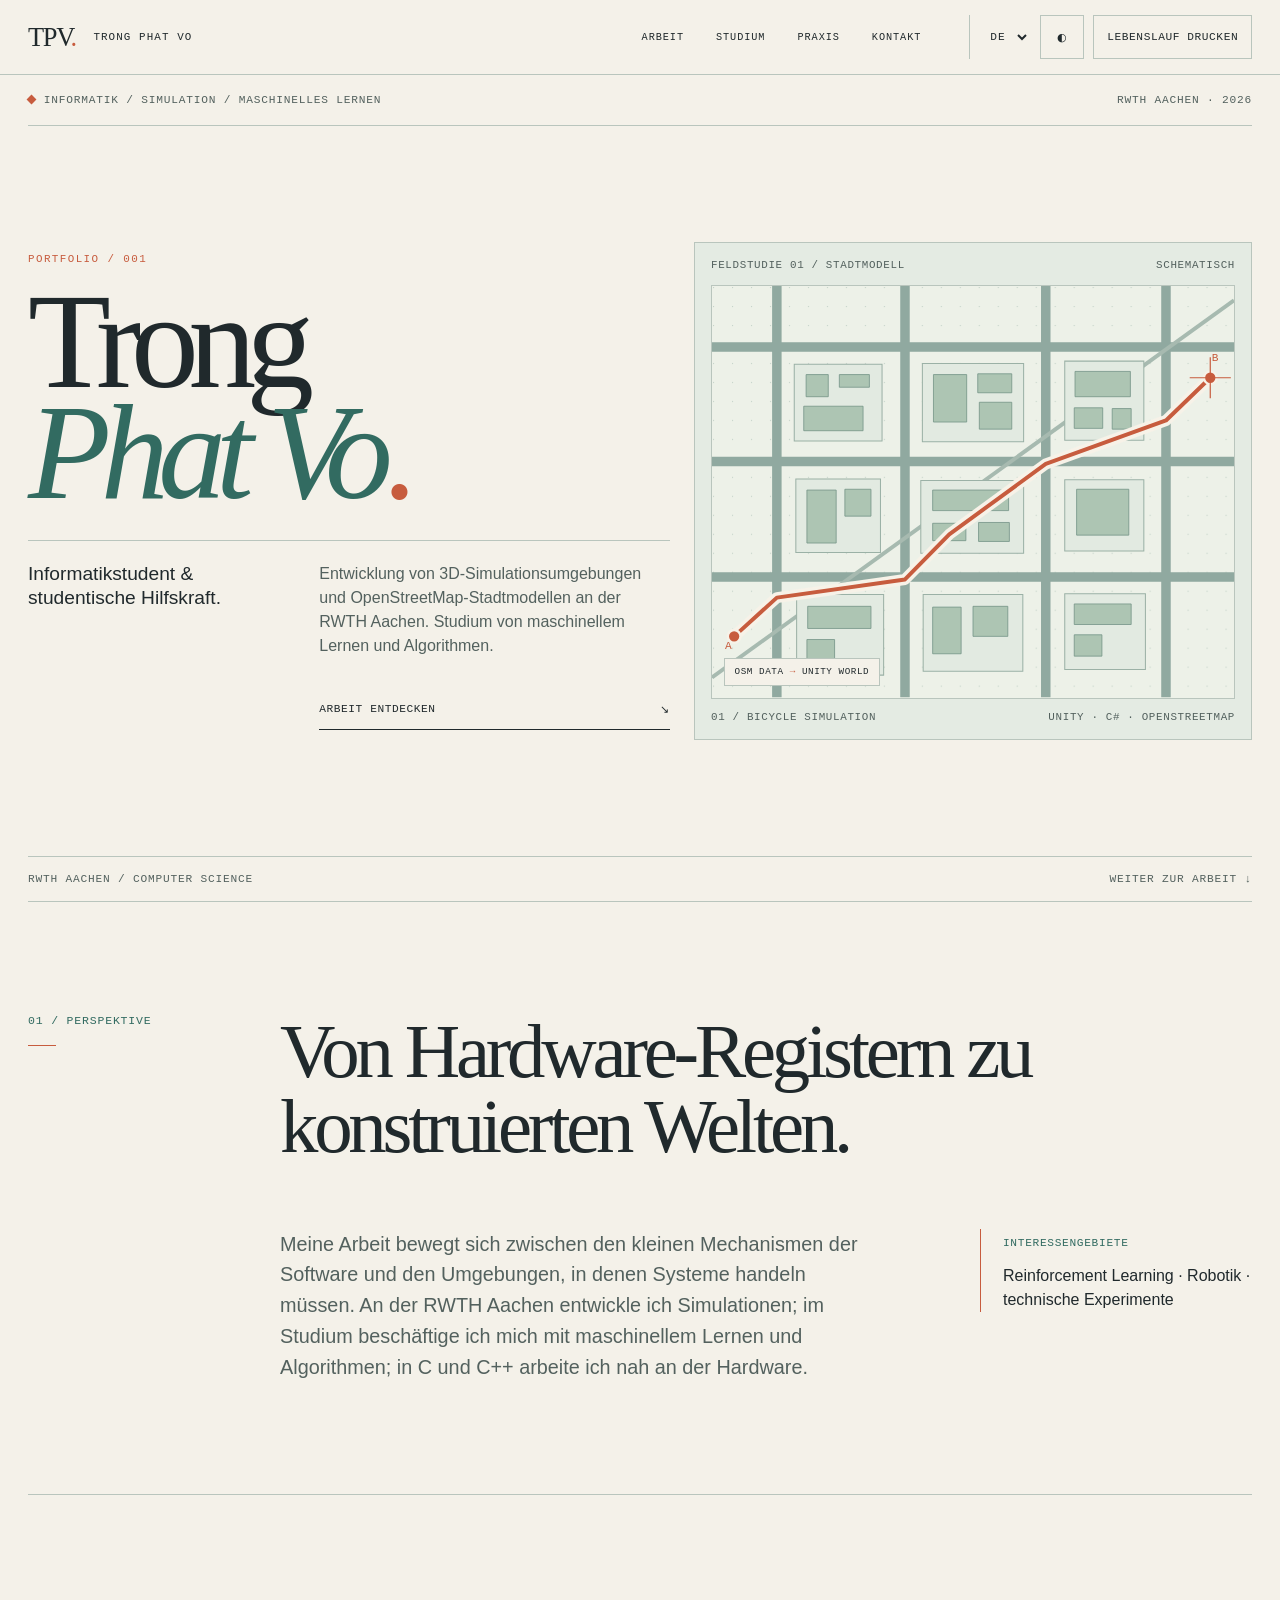
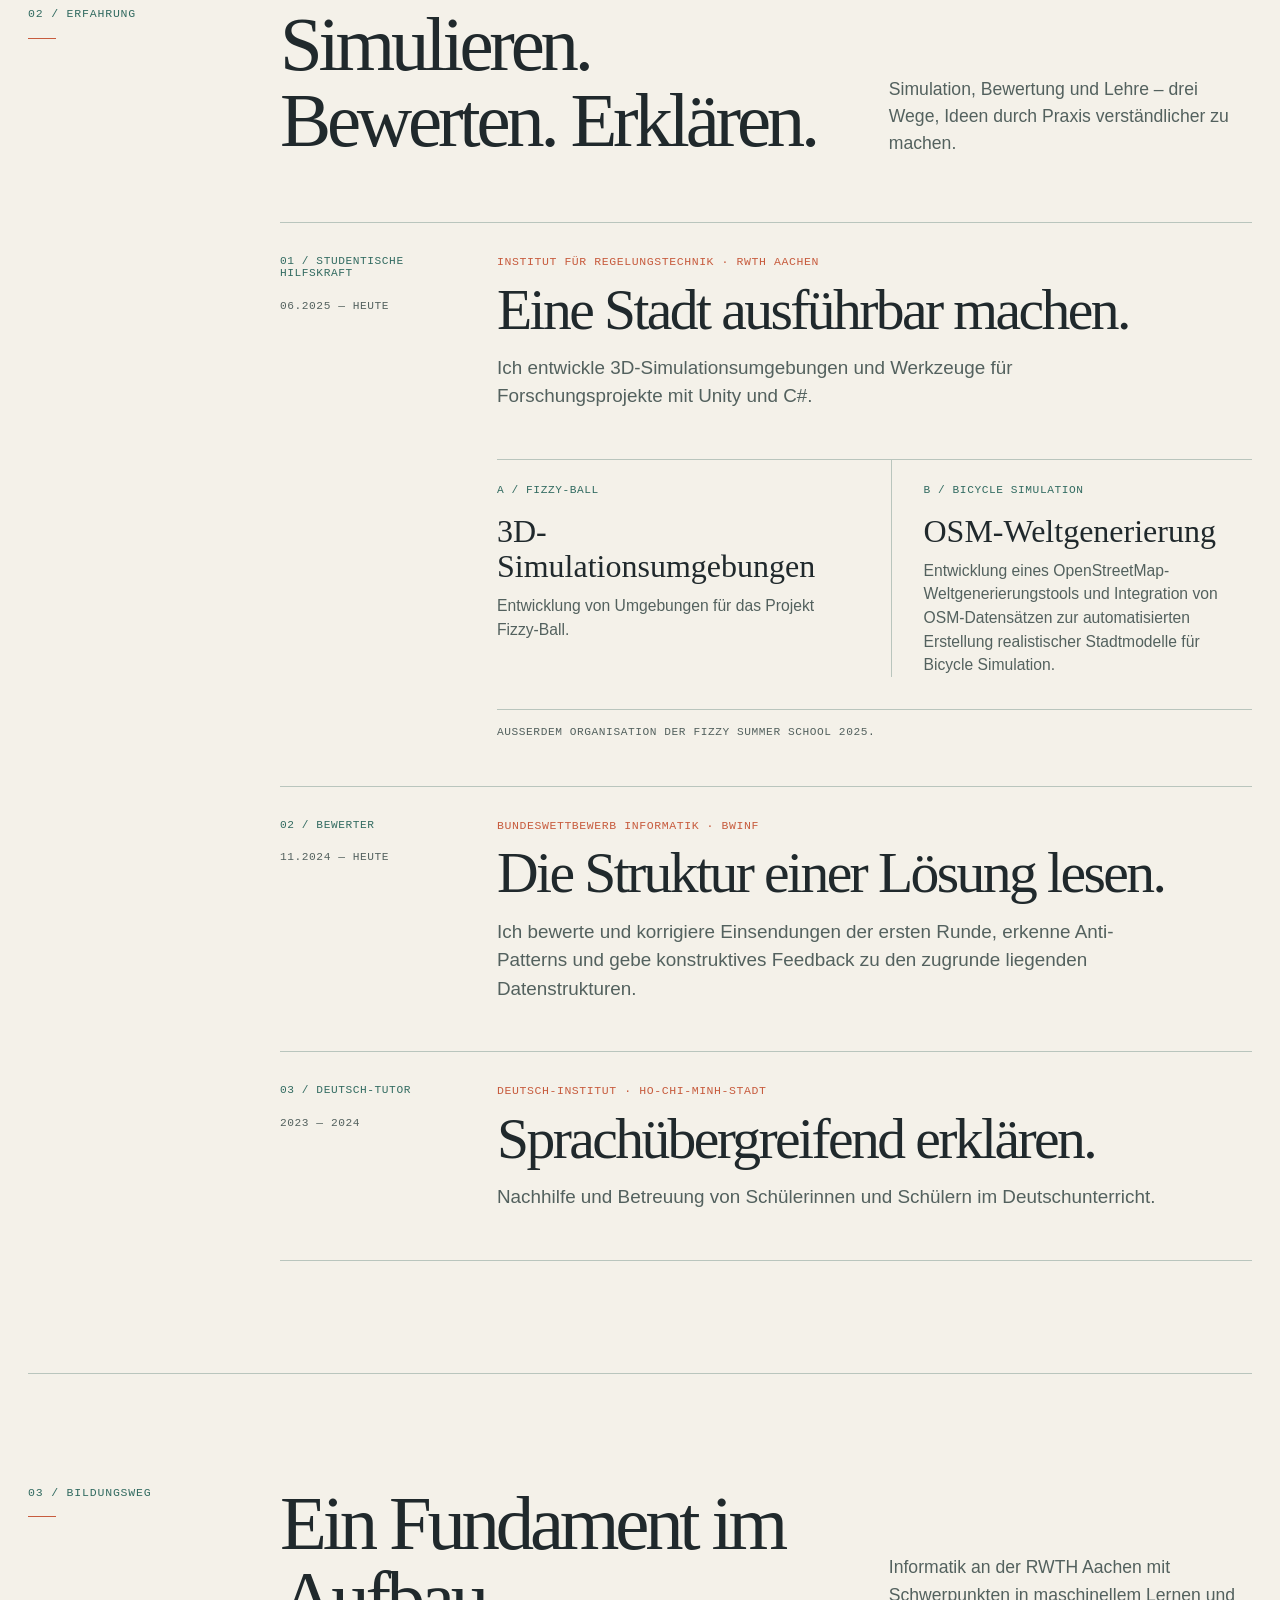
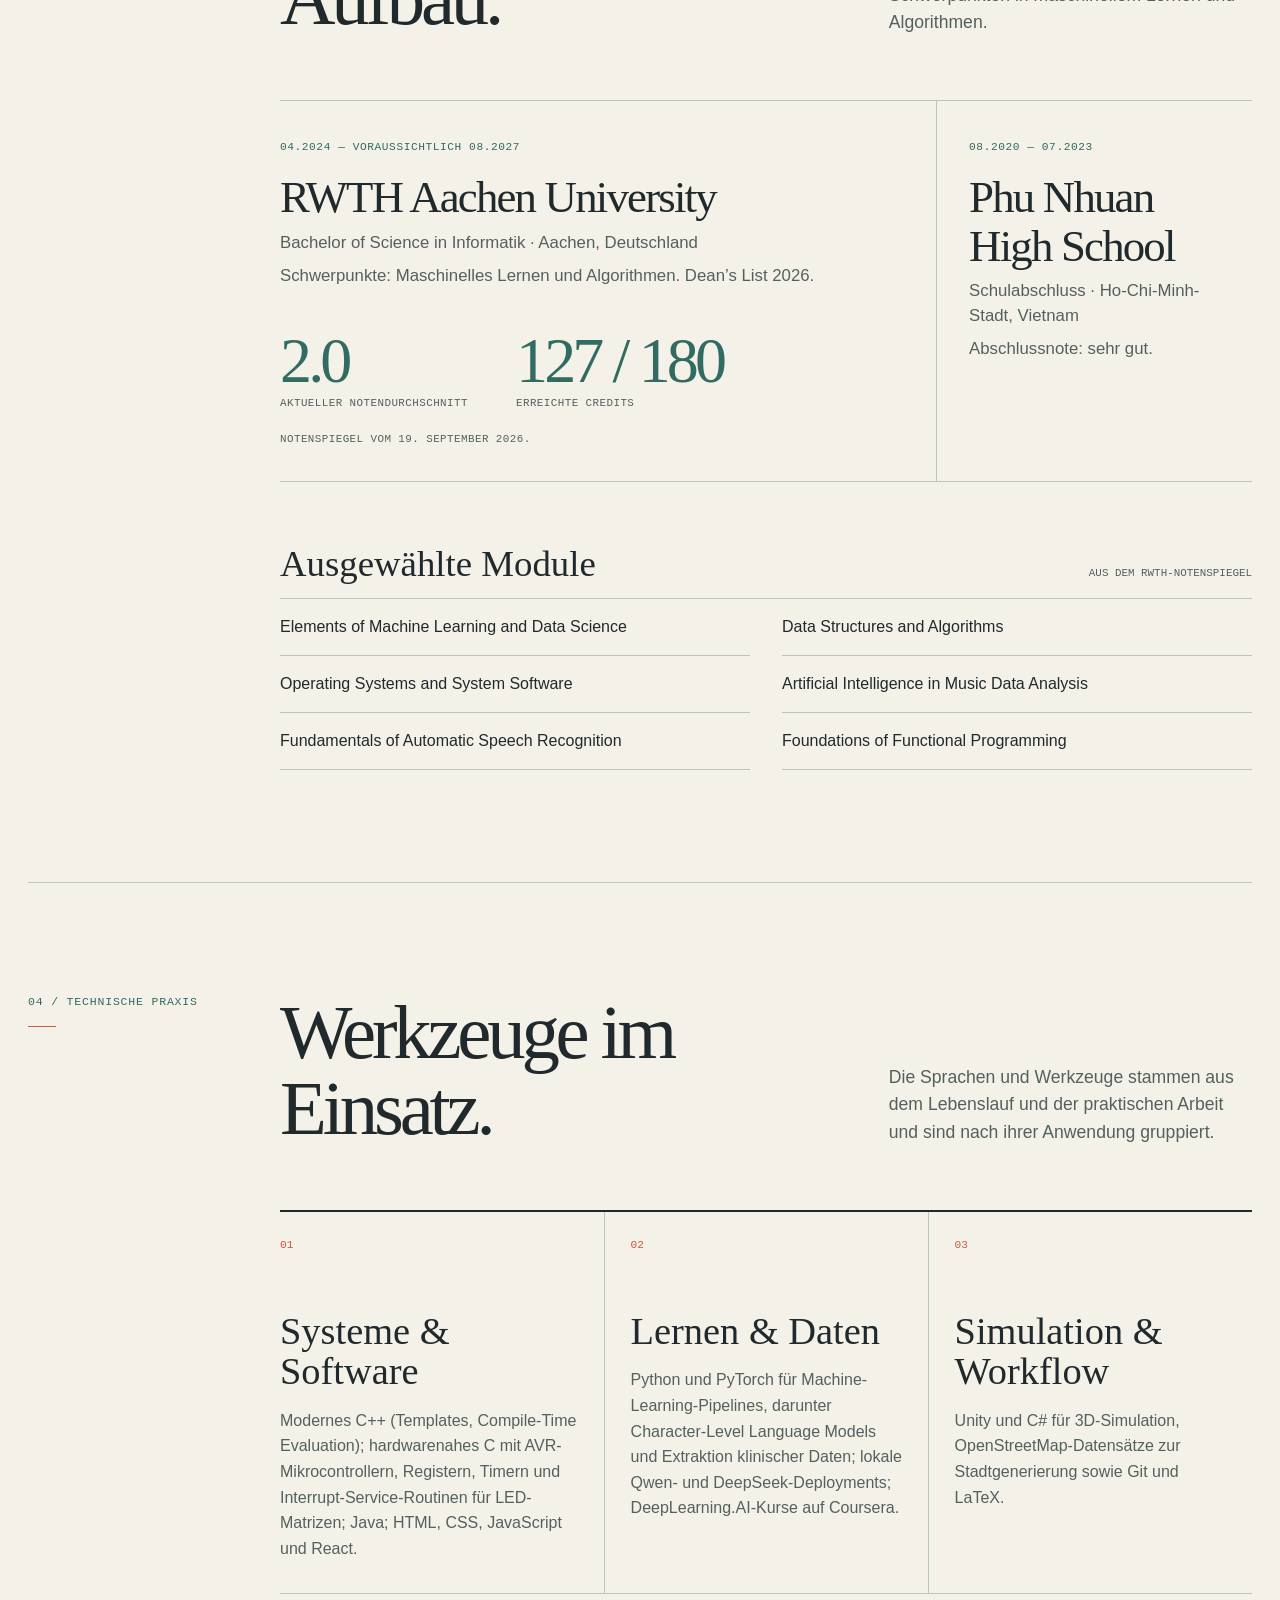
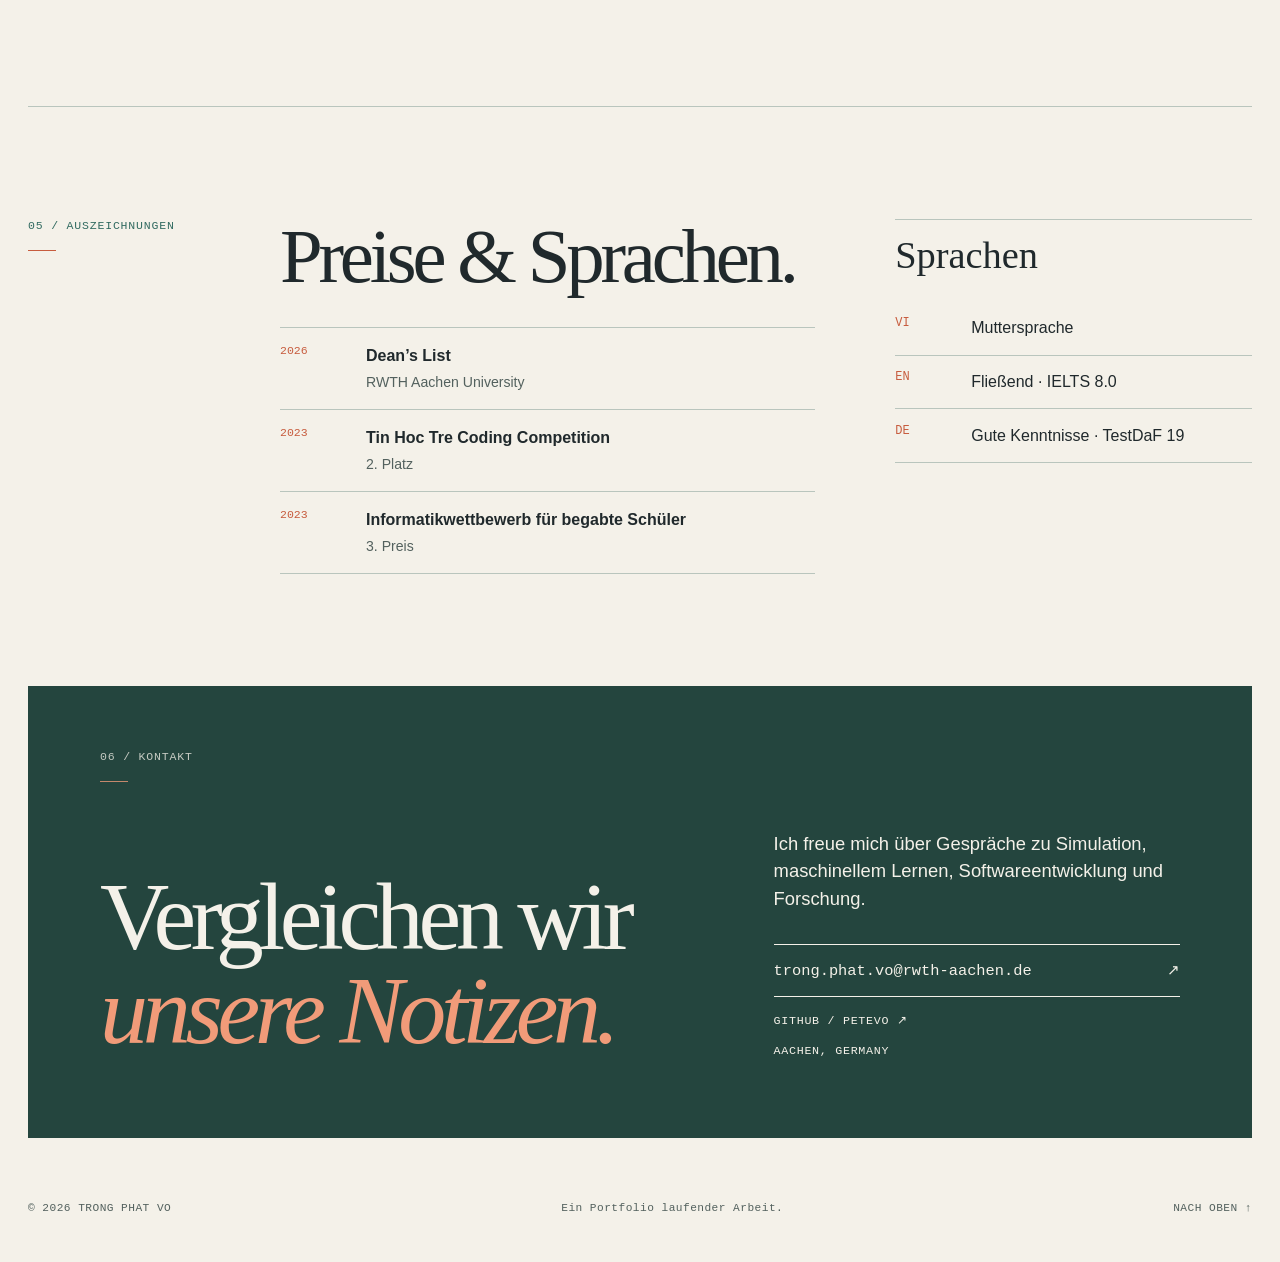
==== de/index.html @ b6830672 "Initial commit of portfolio and CV website" ====
<!doctype html>
<html lang="de" data-theme="light">
<head>
  <meta charset="utf-8">
  <meta name="viewport" content="width=device-width, initial-scale=1">
  <meta name="theme-color" content="#f4f1e9">
  <title>Trong Phat Vo — Informatik, Simulation &amp; Maschinelles Lernen</title>
  <meta name="description" content="Trong Phat Vo studiert Informatik an der RWTH Aachen und arbeitet als studentische Hilfskraft an 3D-Simulation, OpenStreetMap-Stadtmodellen, Algorithmen und maschinellem Lernen.">
  <link rel="canonical" href="https://petevo.github.io/de/">
  <link rel="alternate" hreflang="en" href="https://petevo.github.io/">
  <link rel="alternate" hreflang="de" href="https://petevo.github.io/de/">
  <link rel="alternate" hreflang="vi" href="https://petevo.github.io/vi/">
  <link rel="alternate" hreflang="x-default" href="https://petevo.github.io/">
  <meta property="og:type" content="profile">
  <meta property="og:title" content="Trong Phat Vo — Informatik, Simulation &amp; Maschinelles Lernen">
  <meta property="og:description" content="Trong Phat Vo studiert Informatik an der RWTH Aachen und arbeitet als studentische Hilfskraft an 3D-Simulation, OpenStreetMap-Stadtmodellen, Algorithmen und maschinellem Lernen.">
  <meta property="og:url" content="https://petevo.github.io/de/">
  <meta property="og:image" content="https://petevo.github.io/assets/og-card.png">
  <meta property="og:image:width" content="1200">
  <meta property="og:image:height" content="630">
  <meta property="og:image:alt" content="Trong Phat Vo — computer science, simulation and machine learning">
  <meta name="twitter:card" content="summary_large_image">
  <meta name="twitter:title" content="Trong Phat Vo — Informatik, Simulation &amp; Maschinelles Lernen">
  <meta name="twitter:description" content="Trong Phat Vo studiert Informatik an der RWTH Aachen und arbeitet als studentische Hilfskraft an 3D-Simulation, OpenStreetMap-Stadtmodellen, Algorithmen und maschinellem Lernen.">
  <meta name="twitter:image" content="https://petevo.github.io/assets/og-card.png">
  <link rel="icon" href="../assets/favicon.svg" type="image/svg+xml">
  <link rel="stylesheet" href="../styles.css">
  <script defer src="../site.js"></script>
  <script type="application/ld+json">{"@context":"https://schema.org","@type":"ProfilePage","name":"Trong Phat Vo — Informatik, Simulation & Maschinelles Lernen","url":"https://petevo.github.io/de/","mainEntity":{"@type":"Person","name":"Trong Phat Vo","jobTitle":"Informatikstudent und studentische Hilfskraft","email":"mailto:trong.phat.vo@rwth-aachen.de","url":"https://petevo.github.io/","sameAs":["https://github.com/peteVo"],"worksFor":{"@type":"Organization","name":"RWTH Aachen University"},"affiliation":{"@type":"CollegeOrUniversity","name":"RWTH Aachen University"}}}</script>
</head>
<body>
  <a class="skip-link" href="#main">Zum Inhalt springen</a>
  <header class="header" id="top">
    <div class="header-inner">
      <a class="brand" href="#top" aria-label="Trong Phat Vo"><span class="brand-mark">TPV<span>.</span></span><span class="brand-name">TRONG PHAT VO</span></a>
      <nav class="desktop-nav" aria-label="Hauptnavigation">
        <a href="#work">Arbeit</a><a href="#study">Studium</a><a href="#practice">Praxis</a><a href="#contact">Kontakt</a>
      </nav>
      <div class="header-controls">
        <label class="language-select"><span class="sr-only">Sprache</span><select data-language aria-label="Sprache"><option value="en" >EN</option><option value="de" selected>DE</option><option value="vi" >VI</option></select></label>
        <button class="icon-control theme-control" type="button" data-theme-toggle data-to-dark="Zum dunklen Modus wechseln" data-to-light="Zum hellen Modus wechseln" aria-label="Zum dunklen Modus wechseln"><span aria-hidden="true">◐</span></button>
        <button class="print-control" type="button" data-print aria-label="Lebenslauf drucken">Lebenslauf drucken</button>
        <button class="menu-control" type="button" data-menu-toggle aria-expanded="false" aria-controls="mobile-nav" aria-label="Menü öffnen" data-open-label="Menü öffnen" data-close-label="Menü schließen"><span></span><span></span></button>
      </div>
    </div>
    <nav class="mobile-nav" id="mobile-nav" aria-label="Mobile Navigation" hidden><a href="#work">Arbeit</a><a href="#study">Studium</a><a href="#practice">Praxis</a><a href="#contact">Kontakt</a></nav>
  </header>

  <main id="main">
    <section class="hero section-shell" aria-labelledby="hero-title">
      <div class="hero-top"><span><i class="diamond" aria-hidden="true"></i>INFORMATIK / SIMULATION / MASCHINELLES LERNEN</span><span>RWTH AACHEN · 2026</span></div>
      <div class="hero-layout">
        <div class="identity">
          <p class="serial">PORTFOLIO / 001</p>
          <h1 id="hero-title">Trong<br> <em>Phat Vo</em><span>.</span></h1>
          <div class="identity-bottom">
            <p class="role">Informatikstudent &amp; studentische Hilfskraft.</p>
            <p class="intro">Entwicklung von 3D-Simulationsumgebungen und OpenStreetMap-Stadtmodellen an der RWTH Aachen. Studium von maschinellem Lernen und Algorithmen.</p>
            <a class="cta" href="#work"><span>Arbeit entdecken</span><span aria-hidden="true">↘</span></a>
          </div>
        </div>
        <div class="plate">
          <div class="plate-head"><span>FELDSTUDIE 01 / STADTMODELL</span><span>SCHEMATISCH</span></div>
          <div class="map" role="img" aria-label="Schematisches Stadtmodell mit Straßennetz, Gebäudeblöcken und einer Route; eine Illustration der Bicycle Simulation, kein Projektscreenshot">
            <svg viewBox="0 0 660 520" aria-hidden="true" focusable="false">
              <defs><pattern id="dots" width="24" height="24" patternUnits="userSpaceOnUse"><circle cx="2" cy="2" r=".8" fill="currentColor"/></pattern></defs>
              <rect width="660" height="520" fill="url(#dots)" class="dots"/>
              <g class="roads"><path d="M0 77H660M0 222H660M0 368H660M82 0V520M244 0V520M422 0V520M574 0V520"/><path d="M0 495L660 18" class="diagonal"/></g>
              <g class="blocks"><path d="M104 99h111v97H104zM266 98h128v99H266zM446 95h100v100H446zM106 244h107v93H106zM264 246h130v92H264zM446 245h100v90H446zM107 390h110v102H107zM267 390h126v97H267zM446 389h102v96H446z"/></g>
              <g class="buildings"><path d="M119 112h28v28h-28zM161 112h38v16h-38zM116 152h75v31h-75zM280 112h42v60h-42zM336 111h43v24h-43zM338 147h41v34h-41zM459 108h70v32h-70zM458 154h36v26h-36zM506 155h24v26h-24zM120 258h37v67h-37zM168 257h33v34h-33zM279 258h96v26h-96zM279 300h42v22h-42zM337 299h39v24h-39zM461 257h66v58h-66zM121 405h80v28h-80zM120 447h35v27h-35zM279 406h36v59h-36zM330 405h44v38h-44zM458 402h72v26h-72zM458 441h35v27h-35z"/></g>
              <path class="route-shadow" d="M28 443L82 394 244 371 300 314 422 225 574 170 630 116"/>
              <path class="route" d="M28 443L82 394 244 371 300 314 422 225 574 170 630 116"/>
              <circle class="origin" cx="28" cy="443" r="8"/><circle class="destination" cx="630" cy="116" r="8"/><path class="cross" d="M630 90v52M604 116h52"/>
            </svg>
            <span class="map-key">OSM DATA <span aria-hidden="true">→</span> UNITY WORLD</span>
            <span class="map-marker">A</span><span class="map-marker end">B</span>
          </div>
          <div class="plate-foot"><span>01 / BICYCLE SIMULATION</span><span>UNITY · C# · OPENSTREETMAP</span></div>
        </div>
      </div>
      <div class="hero-bottom"><span>RWTH AACHEN / COMPUTER SCIENCE</span><span>WEITER ZUR ARBEIT ↓</span></div>
    </section>

    <section class="orientation section-shell" id="about" aria-labelledby="about-title">
      <div class="section-index"><span>01 / PERSPEKTIVE</span><i aria-hidden="true"></i></div>
      <div class="orientation-copy"><h2 id="about-title">Von Hardware-Registern zu konstruierten Welten.</h2><div class="orientation-details"><p>Meine Arbeit bewegt sich zwischen den kleinen Mechanismen der Software und den Umgebungen, in denen Systeme handeln müssen. An der RWTH Aachen entwickle ich Simulationen; im Studium beschäftige ich mich mit maschinellem Lernen und Algorithmen; in C und C++ arbeite ich nah an der Hardware.</p><div class="interest-note"><span>INTERESSENGEBIETE</span><p>Reinforcement Learning · Robotik · technische Experimente</p></div></div></div>
    </section>

    <section class="work section-shell" id="work" aria-labelledby="work-title">
      <div class="section-index"><span>02 / ERFAHRUNG</span><i aria-hidden="true"></i></div>
      <div class="section-intro"><h2 id="work-title">Simulieren. Bewerten. Erklären.</h2><p>Simulation, Bewertung und Lehre – drei Wege, Ideen durch Praxis verständlicher zu machen.</p></div>
      <article class="project project-lead">
        <div class="project-rail"><span>01 / STUDENTISCHE HILFSKRAFT</span><span>06.2025 — HEUTE</span></div>
        <div class="project-content"><p class="project-org">Institut für Regelungstechnik · RWTH Aachen</p><h3>Eine Stadt ausführbar machen.</h3><p class="project-summary">Ich entwickle 3D-Simulationsumgebungen und Werkzeuge für Forschungsprojekte mit Unity und C#.</p><div class="project-split"><div><span class="sub-index">A / FIZZY-BALL</span><h4>3D-Simulationsumgebungen</h4><p>Entwicklung von Umgebungen für das Projekt Fizzy-Ball.</p></div><div><span class="sub-index">B / BICYCLE SIMULATION</span><h4>OSM-Weltgenerierung</h4><p>Entwicklung eines OpenStreetMap-Weltgenerierungstools und Integration von OSM-Datensätzen zur automatisierten Erstellung realistischer Stadtmodelle für Bicycle Simulation.</p></div></div><p class="project-footnote">Außerdem Organisation der Fizzy Summer School 2025.</p></div>
      </article>
      <article class="project">
        <div class="project-rail"><span>02 / BEWERTER</span><span>11.2024 — HEUTE</span></div>
        <div class="project-content"><p class="project-org">Bundeswettbewerb Informatik · BWINF</p><h3>Die Struktur einer Lösung lesen.</h3><p class="project-summary">Ich bewerte und korrigiere Einsendungen der ersten Runde, erkenne Anti-Patterns und gebe konstruktives Feedback zu den zugrunde liegenden Datenstrukturen.</p></div>
      </article>
      <article class="project">
        <div class="project-rail"><span>03 / DEUTSCH-TUTOR</span><span>2023 — 2024</span></div>
        <div class="project-content"><p class="project-org">Deutsch-Institut · Ho-Chi-Minh-Stadt</p><h3>Sprachübergreifend erklären.</h3><p class="project-summary">Nachhilfe und Betreuung von Schülerinnen und Schülern im Deutschunterricht.</p></div>
      </article>
    </section>

    <section class="study section-shell" id="study" aria-labelledby="study-title">
      <div class="section-index"><span>03 / BILDUNGSWEG</span><i aria-hidden="true"></i></div>
      <div class="section-intro"><h2 id="study-title">Ein Fundament im Aufbau.</h2><p>Informatik an der RWTH Aachen mit Schwerpunkten in maschinellem Lernen und Algorithmen.</p></div>
      <div class="study-layout"><div class="study-primary"><span class="study-date">04.2024 — VORAUSSICHTLICH 08.2027</span><h3>RWTH Aachen University</h3><p>Bachelor of Science in Informatik · Aachen, Deutschland</p><p>Schwerpunkte: Maschinelles Lernen und Algorithmen. Dean’s List 2026.</p><div class="study-metrics"><div><strong>2.0</strong><span>AKTUELLER NOTENDURCHSCHNITT</span></div><div><strong>127 / 180</strong><span>ERREICHTE CREDITS</span></div></div><small>Notenspiegel vom 19. September 2026.</small></div><div class="study-secondary"><span class="study-date">08.2020 — 07.2023</span><h3>Phu Nhuan High School</h3><p>Schulabschluss · Ho-Chi-Minh-Stadt, Vietnam</p><p>Abschlussnote: sehr gut.</p></div></div>
      <div class="coursework"><div class="coursework-head"><h3>Ausgewählte Module</h3><span>AUS DEM RWTH-NOTENSPIEGEL</span></div><ul><li>Elements of Machine Learning and Data Science</li><li>Data Structures and Algorithms</li><li>Operating Systems and System Software</li><li>Artificial Intelligence in Music Data Analysis</li><li>Fundamentals of Automatic Speech Recognition</li><li>Foundations of Functional Programming</li></ul></div>
    </section>

    <section class="practice section-shell" id="practice" aria-labelledby="practice-title"><div class="section-index"><span>04 / TECHNISCHE PRAXIS</span><i aria-hidden="true"></i></div><div class="section-intro"><h2 id="practice-title">Werkzeuge im Einsatz.</h2><p>Die Sprachen und Werkzeuge stammen aus dem Lebenslauf und der praktischen Arbeit und sind nach ihrer Anwendung gruppiert.</p></div><div class="practice-table"><div><span class="practice-num">01</span><h3>Systeme &amp; Software</h3><p>Modernes C++ (Templates, Compile-Time Evaluation); hardwarenahes C mit AVR-Mikrocontrollern, Registern, Timern und Interrupt-Service-Routinen für LED-Matrizen; Java; HTML, CSS, JavaScript und React.</p></div><div><span class="practice-num">02</span><h3>Lernen &amp; Daten</h3><p>Python und PyTorch für Machine-Learning-Pipelines, darunter Character-Level Language Models und Extraktion klinischer Daten; lokale Qwen- und DeepSeek-Deployments; DeepLearning.AI-Kurse auf Coursera.</p></div><div><span class="practice-num">03</span><h3>Simulation &amp; Workflow</h3><p>Unity und C# für 3D-Simulation, OpenStreetMap-Datensätze zur Stadtgenerierung sowie Git und LaTeX.</p></div></div></section>

    <section class="recognition section-shell" aria-labelledby="recognition-title"><div class="section-index"><span>05 / AUSZEICHNUNGEN</span><i aria-hidden="true"></i></div><div class="recognition-layout"><div><h2 id="recognition-title">Preise &amp; Sprachen.</h2><ol class="award-list"><li><span>2026</span><div><strong>Dean’s List</strong><small>RWTH Aachen University</small></div></li><li><span>2023</span><div><strong>Tin Hoc Tre Coding Competition</strong><small>2. Platz</small></div></li><li><span>2023</span><div><strong>Informatikwettbewerb für begabte Schüler</strong><small>3. Preis</small></div></li></ol></div><div class="spoken"><h3>Sprachen</h3><dl><div><dt>VI</dt><dd>Muttersprache</dd></div><div><dt>EN</dt><dd>Fließend · IELTS 8.0</dd></div><div><dt>DE</dt><dd>Gute Kenntnisse · TestDaF 19</dd></div></dl></div></div></section>

    <section class="contact section-shell" id="contact" aria-labelledby="contact-title"><div class="section-index"><span>06 / KONTAKT</span><i aria-hidden="true"></i></div><div class="contact-layout"><h2 id="contact-title">Vergleichen wir<br><em>unsere Notizen.</em></h2><div><p>Ich freue mich über Gespräche zu Simulation, maschinellem Lernen, Softwareentwicklung und Forschung.</p><a class="contact-email" href="mailto:trong.phat.vo@rwth-aachen.de">trong.phat.vo@rwth-aachen.de <span aria-hidden="true">↗</span></a><a class="contact-github" href="https://github.com/peteVo" target="_blank" rel="noopener noreferrer">GITHUB / PETEVO ↗</a><span class="contact-place">AACHEN, GERMANY</span></div></div></section>
  </main>

  <footer class="footer section-shell"><span>© <span data-year>2026</span> TRONG PHAT VO</span><span>Ein Portfolio laufender Arbeit.</span><a href="#top">NACH OBEN ↑</a></footer>
</body>
</html>
---- styles.css ----
:root{--paper:#f4f1e9;--ink:#20292c;--muted:#53615e;--rule:#b9c5bd;--green:#326b61;--oxide:#c75c3e;--field:#e4ebe3;--mono:Consolas,'Courier New',monospace;--sans:'Segoe UI',Arial,sans-serif;--display:Georgia,'Times New Roman',serif}
*{box-sizing:border-box}html{scroll-behavior:smooth}body{margin:0;background:var(--paper);color:var(--ink);font-family:var(--sans)}a{color:inherit;text-decoration:none}button{font:inherit;color:inherit;cursor:pointer}.header{height:74px;border-bottom:1px solid var(--rule);display:flex;align-items:center;padding:0 max(28px,calc((100vw - 1320px)/2));gap:4rem}.brand{display:flex;gap:1.1rem;align-items:center;white-space:nowrap}.brand b{font:500 1.65rem var(--display);letter-spacing:-.05em}.brand b span{color:var(--oxide)}.brand small{font:500 .61rem var(--mono);letter-spacing:.12em}.header nav{display:flex;gap:2rem;margin-left:auto}.header nav a,.controls{font:500 .64rem var(--mono);letter-spacing:.09em;text-transform:uppercase}.header nav a:hover{color:var(--oxide)}.controls{display:flex;align-items:center;gap:1rem}.controls button{border:1px solid var(--rule);background:transparent;width:38px;height:38px}.controls .menu{display:none}.hero{width:min(1320px,calc(100% - 56px));margin:auto;min-height:calc(100svh - 74px);display:flex;flex-direction:column}.hero-top,.hero-bottom{display:flex;justify-content:space-between;gap:1rem;align-items:center;font:500 .62rem var(--mono);letter-spacing:.07em;color:var(--muted)}.hero-top{padding:1.2rem 0;border-bottom:1px solid var(--rule)}.diamond{display:inline-block;width:7px;height:7px;background:var(--oxide);transform:rotate(45deg);margin-right:.55rem}.hero-layout{display:grid;grid-template-columns:minmax(0,1.07fr) minmax(0,.93fr);gap:1.5rem;align-items:center;flex:1;padding:2.2rem 0}.identity{min-width:0;align-self:stretch;display:flex;flex-direction:column;justify-content:center}.serial{font:500 .63rem var(--mono);letter-spacing:.13em;color:var(--oxide);margin:0 0 1.3rem}.identity h1{font:400 clamp(5.5rem,10.6vw,10.2rem)/.82 var(--display);letter-spacing:-.075em;margin:0;white-space:nowrap}.identity h1 em{font-weight:400;font-style:italic;color:var(--green)}.identity h1 span{color:var(--oxide)}.identity-bottom{display:grid;grid-template-columns:.85fr 1.15fr;gap:2rem;align-items:start;border-top:1px solid var(--rule);margin-top:2rem;padding-top:1.3rem}.role{font:500 clamp(1rem,1.5vw,1.3rem)/1.25 var(--sans);margin:0}.intro{font-size:1rem;line-height:1.5;color:var(--muted);margin:0}.cta{grid-column:2;display:flex;justify-content:space-between;align-items:center;border-bottom:1px solid var(--ink);padding:.8rem 0;font:500 .7rem var(--mono);text-transform:uppercase;letter-spacing:.05em;transition:color .2s,border-color .2s}.cta:hover{color:var(--oxide);border-color:var(--oxide)}.plate{border:1px solid var(--rule);padding:1rem;background:var(--field);min-width:0}.plate-head,.plate-foot{display:flex;justify-content:space-between;gap:.8rem;font:500 .6rem var(--mono);letter-spacing:.06em;text-transform:uppercase;color:var(--muted)}.plate-head{padding-bottom:.9rem}.plate-foot{padding-top:.8rem}.map{position:relative;overflow:hidden;border:1px solid var(--rule);background:#edf1e8}.map svg{display:block;width:100%;height:auto;color:#bdcdc3}.roads path{fill:none;stroke:#90a9a0;stroke-width:12}.roads .diagonal{stroke-width:5;stroke:#a7bab0}.blocks path{fill:#e2eae1;stroke:#9bb1a6;stroke-width:1.3}.buildings path{fill:#adc5b3;stroke:#749487;stroke-width:1}.route-shadow{fill:none;stroke:#f7f2e8;stroke-width:14;stroke-linejoin:round;stroke-linecap:round}.route{fill:none;stroke:var(--oxide);stroke-width:5;stroke-linejoin:round;stroke-linecap:round;stroke-dasharray:1000;stroke-dashoffset:1000;animation:draw 1.5s .2s ease-out forwards}.origin,.destination{fill:var(--oxide);stroke:#f7f2e8;stroke-width:3}.cross{stroke:var(--oxide);stroke-width:1.5}.map-key{position:absolute;bottom:12px;left:12px;background:var(--paper);border:1px solid var(--rule);padding:.45rem .6rem;font:500 .58rem var(--mono);letter-spacing:.06em}.map-key span{color:var(--oxide)}.map-marker{position:absolute;left:2.5%;bottom:11%;font:500 .7rem var(--mono);color:var(--oxide)}.map-marker.end{left:auto;right:3%;top:16%;bottom:auto}.hero-bottom{padding:1rem 0;border-top:1px solid var(--rule)}@keyframes draw{to{stroke-dashoffset:0}}
@media(max-width:900px){.header{gap:1rem}.header nav{display:none}.controls{margin-left:auto}.controls .menu{display:block}.controls .menu i{display:block;width:18px;height:1px;background:var(--ink);margin:5px auto}.hero-layout{grid-template-columns:1fr}.identity h1{font-size:clamp(5rem,15vw,9rem)}.plate{max-width:650px}}
@media(max-width:600px){.header{height:62px;padding:0 16px}.brand small{display:none}.controls{gap:.55rem}.controls button{width:42px;height:42px}.hero{width:calc(100% - 32px);min-height:0}.hero-top{font-size:.52rem}.hero-top span:last-child{display:none}.hero-layout{padding:2.5rem 0;gap:2rem}.identity h1{font-size:clamp(4.65rem,17.5vw,6rem);line-height:.86}.identity-bottom{grid-template-columns:1fr;gap:1rem}.cta{grid-column:1}.role{font-size:1.16rem}.intro{max-width:340px}.plate{padding:.65rem}.plate-head,.plate-foot{font-size:.5rem}.hero-bottom{font-size:.52rem}.hero-bottom span:first-child{display:none}}
@media(prefers-reduced-motion:reduce){html{scroll-behavior:auto}.route{animation:none;stroke-dashoffset:0}.cta{transition:none}}

/* Shared portfolio system */
:root{--contact-bg:#24453e;--contact-ink:#f4f1e9;--contact-accent:#f19b79;--paper-elevated:#edf1e8}
html[data-theme="dark"]{--paper:#17262a;--ink:#f1eee3;--muted:#becbc3;--rule:#48605c;--green:#99cbb9;--oxide:#f19b79;--field:#213b3b;--paper-elevated:#223b3b;--contact-bg:#e1ebe0;--contact-ink:#17262a;--contact-accent:#a94c35}
[hidden]{display:none!important}
body{line-height:1.5;overflow-x:clip}
button,select{font:inherit}
button{cursor:pointer}
:focus-visible{outline:2px solid var(--oxide);outline-offset:4px}
.sr-only{position:absolute;width:1px;height:1px;padding:0;margin:-1px;overflow:hidden;clip:rect(0,0,0,0);white-space:nowrap;border:0}
.skip-link{position:fixed;z-index:100;left:1rem;top:-5rem;background:var(--ink);color:var(--paper);padding:.7rem 1rem;font:500 .85rem var(--sans)}
.skip-link:focus{top:1rem}
.section-shell{width:min(1320px,calc(100% - 56px));margin-inline:auto}
.header{position:sticky;top:0;z-index:30;background:var(--paper);padding:0;height:auto;display:block}
.header-inner{height:74px;width:min(1320px,calc(100% - 56px));margin-inline:auto;display:flex;align-items:center;gap:3rem}
.brand-mark{font:400 1.65rem var(--display);letter-spacing:-.05em}
.brand-mark span{color:var(--oxide)}
.brand-name{font:500 .68rem var(--mono);letter-spacing:.1em}
.desktop-nav{display:flex;gap:2rem;margin-left:auto}
.desktop-nav a,.header-controls{font:500 .7rem var(--mono);letter-spacing:.07em;text-transform:uppercase}
.desktop-nav a:hover,.desktop-nav a:focus-visible{color:var(--oxide)}
.header-controls{display:flex;align-items:center;gap:.6rem}
.language-select{border-left:1px solid var(--rule);padding-left:1rem}
.language-select select{min-width:44px;min-height:44px;color:var(--ink);background:transparent;border:0;cursor:pointer;font:500 .7rem var(--mono);letter-spacing:.08em}
.language-select option{color:#20292c;background:#f4f1e9}
.icon-control,.print-control,.menu-control{min-width:44px;min-height:44px;border:1px solid var(--rule);background:transparent;color:var(--ink)}
.icon-control:hover,.print-control:hover,.menu-control:hover{border-color:var(--oxide);color:var(--oxide)}
.print-control{padding:0 .8rem;font:500 .7rem var(--mono);text-transform:uppercase;letter-spacing:.05em}
.menu-control{display:none}
.menu-control span{display:block;width:18px;height:1px;background:currentColor;margin:5px auto}
.mobile-nav{display:grid;grid-template-columns:repeat(4,1fr);gap:0;width:min(1320px,calc(100% - 56px));margin:auto;padding:0 0 1rem}
.mobile-nav a{border-top:1px solid var(--rule);padding:1rem .5rem;font:500 .75rem var(--mono);text-transform:uppercase}
.mobile-nav a:hover,.mobile-nav a:focus-visible{color:var(--oxide)}
.hero{width:min(1320px,calc(100% - 56px))}
.hero-top,.hero-bottom{font-size:.7rem}
.serial,.plate-head,.plate-foot{font-size:.68rem}
.plate{background:var(--field)}
.map{background:var(--paper-elevated)}
.map-key{background:var(--paper)}
html[data-theme="dark"] .roads path{stroke:#527973}
html[data-theme="dark"] .roads .diagonal{stroke:#688c82}
html[data-theme="dark"] .blocks path{fill:#294849;stroke:#698d82}
html[data-theme="dark"] .buildings path{fill:#527b6e;stroke:#91b7a5}
html[data-theme="dark"] .route-shadow{stroke:#172d30}
.hero .role{font-size:clamp(1.08rem,1.5vw,1.36rem)}
.hero .intro{font-size:1rem}

.section-index{font:500 .72rem var(--mono);letter-spacing:.07em;text-transform:uppercase;color:var(--green)}
.section-index i{display:block;width:28px;height:1px;background:var(--oxide);margin-top:1.1rem}
.orientation,.work,.study,.practice,.recognition{border-top:1px solid var(--rule);display:grid;grid-template-columns:180px minmax(0,1fr);column-gap:4.5rem;padding-top:7rem;padding-bottom:7rem}
.orientation-copy h2,.section-intro h2,.recognition h2,.contact h2{font:400 clamp(3.3rem,6vw,6.6rem)/.98 var(--display);letter-spacing:-.055em;margin:0}
.orientation-copy h2{max-width:850px}
.orientation-details{display:grid;grid-template-columns:minmax(0,1.4fr) minmax(210px,.6fr);gap:4rem;margin-top:4rem;align-items:start}
.orientation-details>p{font-size:clamp(1.12rem,1.55vw,1.35rem);line-height:1.55;max-width:600px;margin:0;color:var(--muted)}
.interest-note{border-left:1px solid var(--oxide);padding-left:1.4rem}
.interest-note span{font:500 .7rem var(--mono);color:var(--green);letter-spacing:.06em}
.interest-note p{font-size:1rem;margin:.7rem 0 0}
.section-intro{grid-column:2;display:grid;grid-template-columns:minmax(0,1.2fr) minmax(250px,.8fr);gap:4rem;align-items:end;margin-bottom:4rem}
.section-intro p{font-size:1.1rem;line-height:1.55;color:var(--muted);margin:0;max-width:430px}
.project{grid-column:2;display:grid;grid-template-columns:185px minmax(0,1fr);gap:2rem;border-top:1px solid var(--rule);padding:2rem 0 3rem}
.project:last-child{border-bottom:1px solid var(--rule)}
.project-rail{display:flex;flex-direction:column;justify-content:space-between;gap:1rem;color:var(--green);font:500 .7rem var(--mono);text-transform:uppercase;letter-spacing:.05em}
.project-rail span:last-child{color:var(--muted)}
.project-org{font:500 .72rem var(--mono);letter-spacing:.05em;text-transform:uppercase;color:var(--oxide);margin:0 0 .8rem}
.project-content h3{font:400 clamp(2.8rem,4.5vw,5rem)/1 var(--display);letter-spacing:-.045em;margin:0 0 1rem}
.project-summary{font-size:1.18rem;line-height:1.5;max-width:680px;margin:0;color:var(--muted)}
.project-split{display:grid;grid-template-columns:1fr 1fr;gap:2rem;margin-top:3rem;border-top:1px solid var(--rule)}
.project-split>div{padding-top:1rem}
.project-split>div+div{border-left:1px solid var(--rule);padding-left:2rem}
.sub-index,.project-footnote{font:500 .7rem var(--mono);letter-spacing:.05em;color:var(--green);text-transform:uppercase}
.project-split h4{font:400 2rem/1.1 var(--display);margin:.9rem 0 .6rem}
.project-split p{font-size:.98rem;color:var(--muted);margin:0}
.project-footnote{margin:2rem 0 0;padding-top:1rem;border-top:1px solid var(--rule);color:var(--muted)}
.study-layout{grid-column:2;display:grid;grid-template-columns:1.35fr .65fr;gap:0;border-top:1px solid var(--rule);border-bottom:1px solid var(--rule)}
.study-primary,.study-secondary{padding:2rem 2rem 2rem 0}
.study-secondary{border-left:1px solid var(--rule);padding-left:2rem}
.study-date{font:500 .7rem var(--mono);color:var(--green);letter-spacing:.05em;text-transform:uppercase}
.study-layout h3{font:400 clamp(2.1rem,3.5vw,3.8rem)/1.08 var(--display);letter-spacing:-.04em;margin:1rem 0 .5rem}
.study-layout p{font-size:1.05rem;margin:.5rem 0;color:var(--muted)}
.study-metrics{display:flex;gap:3rem;margin:2.6rem 0 1rem}
.study-metrics div{display:flex;flex-direction:column;gap:.2rem}
.study-metrics strong{font:400 clamp(2.7rem,5vw,5rem)/1 var(--display);letter-spacing:-.06em;color:var(--green)}
.study-metrics span,.study-primary small{font:500 .68rem var(--mono);color:var(--muted);text-transform:uppercase;letter-spacing:.04em}
.coursework{grid-column:2;margin-top:4rem}
.coursework-head{display:flex;justify-content:space-between;align-items:baseline;border-bottom:1px solid var(--rule);padding-bottom:1rem}
.coursework-head h3{font:400 2.3rem/1 var(--display);margin:0}
.coursework-head span{font:500 .68rem var(--mono);color:var(--muted)}
.coursework ul{list-style:none;display:grid;grid-template-columns:repeat(2,minmax(0,1fr));gap:0 2rem;margin:0;padding:0}
.coursework li{font-size:1rem;padding:1rem 0;border-bottom:1px solid var(--rule)}
.practice-table{grid-column:2;display:grid;grid-template-columns:repeat(3,minmax(0,1fr));border-top:2px solid var(--ink)}
.practice-table>div{padding:1.2rem 1.6rem 2rem 0;border-bottom:1px solid var(--rule)}
.practice-table>div+div{border-left:1px solid var(--rule);padding-left:1.6rem}
.practice-num{font:500 .7rem var(--mono);color:var(--oxide)}
.practice-table h3{font:400 clamp(2rem,3vw,3rem)/1.05 var(--display);margin:3.5rem 0 1rem}
.practice-table p{font-size:1rem;color:var(--muted);margin:0;line-height:1.6}
.recognition-layout{grid-column:2;display:grid;grid-template-columns:1.2fr .8fr;gap:5rem}
.recognition h2{margin-bottom:2rem}
.award-list{list-style:none;margin:0;padding:0;border-top:1px solid var(--rule)}
.award-list li{display:grid;grid-template-columns:70px 1fr;gap:1rem;padding:1rem 0;border-bottom:1px solid var(--rule)}
.award-list li>span{font:500 .72rem var(--mono);color:var(--oxide)}
.award-list strong,.award-list small{display:block}
.award-list strong{font-size:1rem;font-weight:600}
.award-list small{font-size:.88rem;color:var(--muted);margin-top:.25rem}
.spoken{border-top:1px solid var(--rule);padding-top:1rem}
.spoken h3{font:400 2.4rem/1 var(--display);margin:0 0 1.7rem}
.spoken dl{margin:0}
.spoken dl>div{display:grid;grid-template-columns:60px 1fr;gap:1rem;border-bottom:1px solid var(--rule);padding:.9rem 0}
.spoken dt{font:500 .75rem var(--mono);color:var(--oxide)}
.spoken dd{margin:0;font-size:1rem}
.contact{background:var(--contact-bg);color:var(--contact-ink);padding:4rem 4.5rem 5rem;margin-bottom:3rem}
.contact .section-index{color:var(--contact-ink);opacity:.78}
.contact .section-index i{background:var(--contact-accent)}
.contact-layout{display:grid;grid-template-columns:1.2fr .8fr;gap:4rem;align-items:end;margin-top:3rem}
.contact h2{font-size:clamp(4rem,7.5vw,8rem)}
.contact h2 em{font-weight:400;color:var(--contact-accent)}
.contact-layout>div{display:flex;flex-direction:column;gap:1rem}
.contact-layout p{font-size:1.15rem;line-height:1.5;max-width:390px;margin:0 0 1rem}
.contact-email{display:flex;align-items:center;justify-content:space-between;gap:1rem;padding:1rem 0;border-top:1px solid currentColor;border-bottom:1px solid currentColor;font:500 clamp(.8rem,1.2vw,1rem) var(--mono);overflow-wrap:anywhere}
.contact-email:hover,.contact-github:hover{color:var(--contact-accent)}
.contact :focus-visible{outline-color:var(--contact-accent)}
.contact-github,.contact-place{font:500 .73rem var(--mono);letter-spacing:.06em}
.footer{display:flex;justify-content:space-between;gap:1rem;padding:1rem 0 3rem;font:500 .7rem var(--mono);letter-spacing:.04em;color:var(--muted)}
.footer a:hover{color:var(--oxide)}
main section[id]{scroll-margin-top:96px}
.header nav.mobile-nav:not([hidden]){display:grid}
.project-rail{justify-content:flex-start}
.project-rail span:last-child{margin-top:.3rem}

@media(max-width:1000px){
  .desktop-nav{display:none}
  .header-controls{margin-left:auto}
  .menu-control{display:block}
  .orientation,.work,.study,.practice,.recognition{grid-template-columns:minmax(0,1fr);gap:2rem;padding-top:5rem;padding-bottom:5rem}
  .section-intro,.project,.study-layout,.coursework,.practice-table,.recognition-layout{grid-column:1}
  .orientation-details{gap:2rem}
}
@media(max-width:700px){
  .section-shell,.header-inner{width:calc(100% - 32px)}
  .header-inner{height:64px;gap:1rem}
  .brand-name{display:none}
  .language-select{padding-left:0;border-left:0}
  .print-control{font-size:0;width:44px;padding:0}
  .print-control::before{content:'⎙';font-size:1.1rem}
  .mobile-nav{width:calc(100% - 32px);grid-template-columns:repeat(2,1fr)}
  .hero{width:calc(100% - 32px)}
  .hero-top,.hero-bottom,.serial,.plate-head,.plate-foot{font-size:.66rem}
  .hero-top span:last-child{display:none}
  .section-intro{grid-template-columns:minmax(0,1fr);gap:1rem;margin-bottom:2.5rem}
  .orientation-details,.project,.study-layout,.recognition-layout,.contact-layout{grid-template-columns:minmax(0,1fr);gap:1.7rem}
  .project-rail{flex-direction:row;gap:1rem}
  .project-split,.coursework ul{grid-template-columns:1fr}
  .project-split>div+div{border-left:0;border-top:1px solid var(--rule);padding-left:0}
  .study-secondary{border-left:0;border-top:1px solid var(--rule);padding-left:0}
  .study-metrics{gap:1.5rem;flex-wrap:wrap}
  .practice-table{grid-template-columns:1fr}
  .practice-table>div+div{border-left:0;padding-left:0}
  .practice-table h3{margin:1.2rem 0 .6rem}
  .spoken{margin-top:1rem}
  .contact{padding:2rem 1.25rem 3rem}
  .contact-layout{margin-top:2rem}
  .contact h2{font-size:clamp(3.5rem,12vw,5rem)}
  .footer{flex-wrap:wrap;font-size:.66rem}
  .plate-foot{display:grid;grid-template-columns:1fr;gap:.25rem}
  .plate-foot span:last-child{color:var(--green)}
  .project-content,.project-split,.project-split>div,.section-intro,.study-layout,.practice-table{min-width:0}
  .project h3,.project h4,.project-org,.section-intro h2{overflow-wrap:anywhere}
}
@media(max-width:360px){
  .header-controls{gap:.25rem}
  .language-select select{min-width:38px}
  .icon-control,.print-control,.menu-control{min-width:40px;min-height:40px}
  .identity h1{font-size:4.45rem}
  .contact-email{font-size:.72rem}
  .plate-head span:last-child{display:none}
}
@media(prefers-reduced-motion:reduce){
  *,*::before,*::after{scroll-behavior:auto!important;animation-duration:.01ms!important;transition-duration:.01ms!important}
  .route{stroke-dashoffset:0}
}
@media print{
  @page{size:A4;margin:15mm}
  :root,html[data-theme="dark"]{--paper:#fff;--ink:#111;--muted:#333;--rule:#bbb;--green:#111;--oxide:#333}
  body{background:#fff;color:#111;font-size:9.5pt}
  .skip-link,.header,.hero-top,.plate,.hero-bottom,.cta,.contact-github,.footer{display:none!important}
  .section-shell,.hero{width:100%;min-height:0}
  .hero-layout{display:block;padding:0}
  .identity h1{font-size:36pt;line-height:.95}
  .identity-bottom{margin-top:.6rem;padding-top:.5rem;display:block}
  .identity-bottom p{font-size:9.5pt;margin:.2rem 0}
  .orientation,.work,.study,.practice,.recognition{display:block;padding:.65rem 0;break-inside:auto}
  .study{break-before:page}
  .section-index{margin-bottom:.35rem;font-size:8pt}
  .section-index i{display:none}
  .orientation-copy h2,.section-intro h2,.recognition h2{font-size:20pt}
  .orientation-details,.section-intro{display:block;margin:.5rem 0 0}
  .orientation-details>p,.section-intro p,.project-summary,.study-layout p,.practice-table p,.contact-layout p{font-size:9.5pt;line-height:1.35}
  .interest-note{margin-top:.55rem;padding-left:.7rem}
  .interest-note p{margin:.2rem 0 0;font-size:9pt}
  .project{display:grid;grid-template-columns:120px minmax(0,1fr);gap:1rem;padding:.65rem 0;break-inside:avoid}
  .project-rail{gap:.25rem;font-size:7pt}
  .project-content h3{font-size:18pt;margin:.2rem 0 .3rem}
  .project-org,.sub-index,.project-footnote{font-size:7pt}
  .project-split{display:grid;grid-template-columns:1fr 1fr;gap:.8rem;margin-top:.6rem}
  .project-split h4{font-size:14pt;margin:.2rem 0}
  .project-split p{font-size:8.5pt}
  .project-split>div+div{padding-left:.8rem}
  .project-footnote{margin:.5rem 0 0;padding-top:.4rem}
  .study-layout{display:grid;grid-template-columns:1.25fr .75fr;gap:1rem}
  .study-primary,.study-secondary{padding:.5rem 0}
  .study-secondary{padding-left:1rem}
  .study-layout h3{font-size:17pt;margin:.2rem 0}
  .study-metrics{gap:1rem;margin:.7rem 0 .3rem}
  .study-metrics strong{font-size:24pt}
  .coursework{margin-top:.65rem}
  .coursework-head{padding-bottom:.35rem}
  .coursework-head h3{font-size:16pt}
  .coursework ul{display:grid;grid-template-columns:1fr 1fr;gap:0 1rem}
  .coursework li{padding:.4rem 0;font-size:8.5pt}
  .practice-table{display:grid;grid-template-columns:repeat(3,minmax(0,1fr))}
  .practice-table>div{padding:.5rem .6rem .6rem 0}
  .practice-table>div+div{padding-left:.6rem}
  .practice-table h3{font-size:15pt;margin:.4rem 0}
  .practice-table p{font-size:8pt}
  .recognition-layout{display:grid;grid-template-columns:1.2fr .8fr;gap:1rem}
  .recognition h2{margin-bottom:.5rem}
  .award-list li{padding:.35rem 0;break-inside:avoid}
  .spoken h3{font-size:16pt;margin:0 0 .4rem}
  .spoken dl>div{padding:.35rem 0}
  .contact{background:#fff;color:#111;padding:.35rem 0;margin:0;break-inside:avoid}
  .contact .section-index,.contact h2,.contact-layout p{display:none}
  .contact-layout{display:block;margin:0}
  .contact-layout>div{gap:.2rem}
  .contact-email{padding:.2rem 0;font-size:8pt}
}
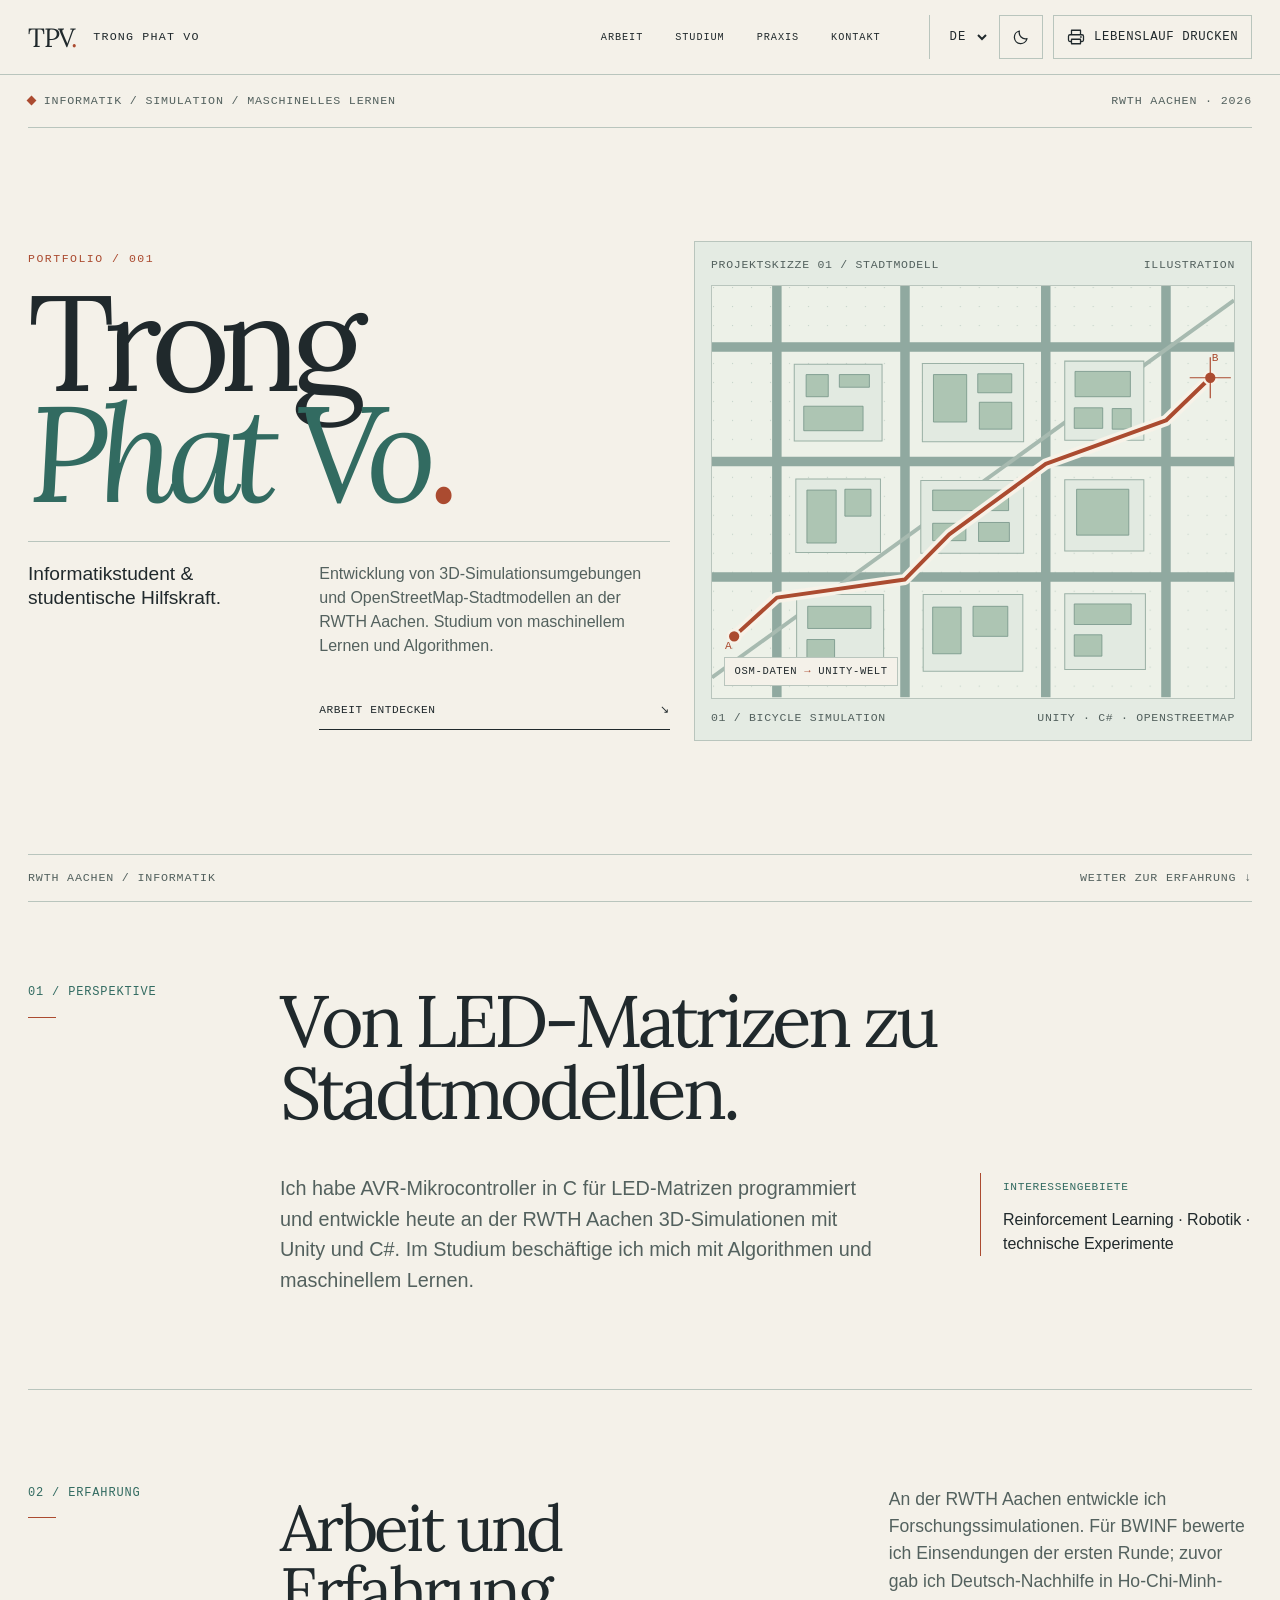
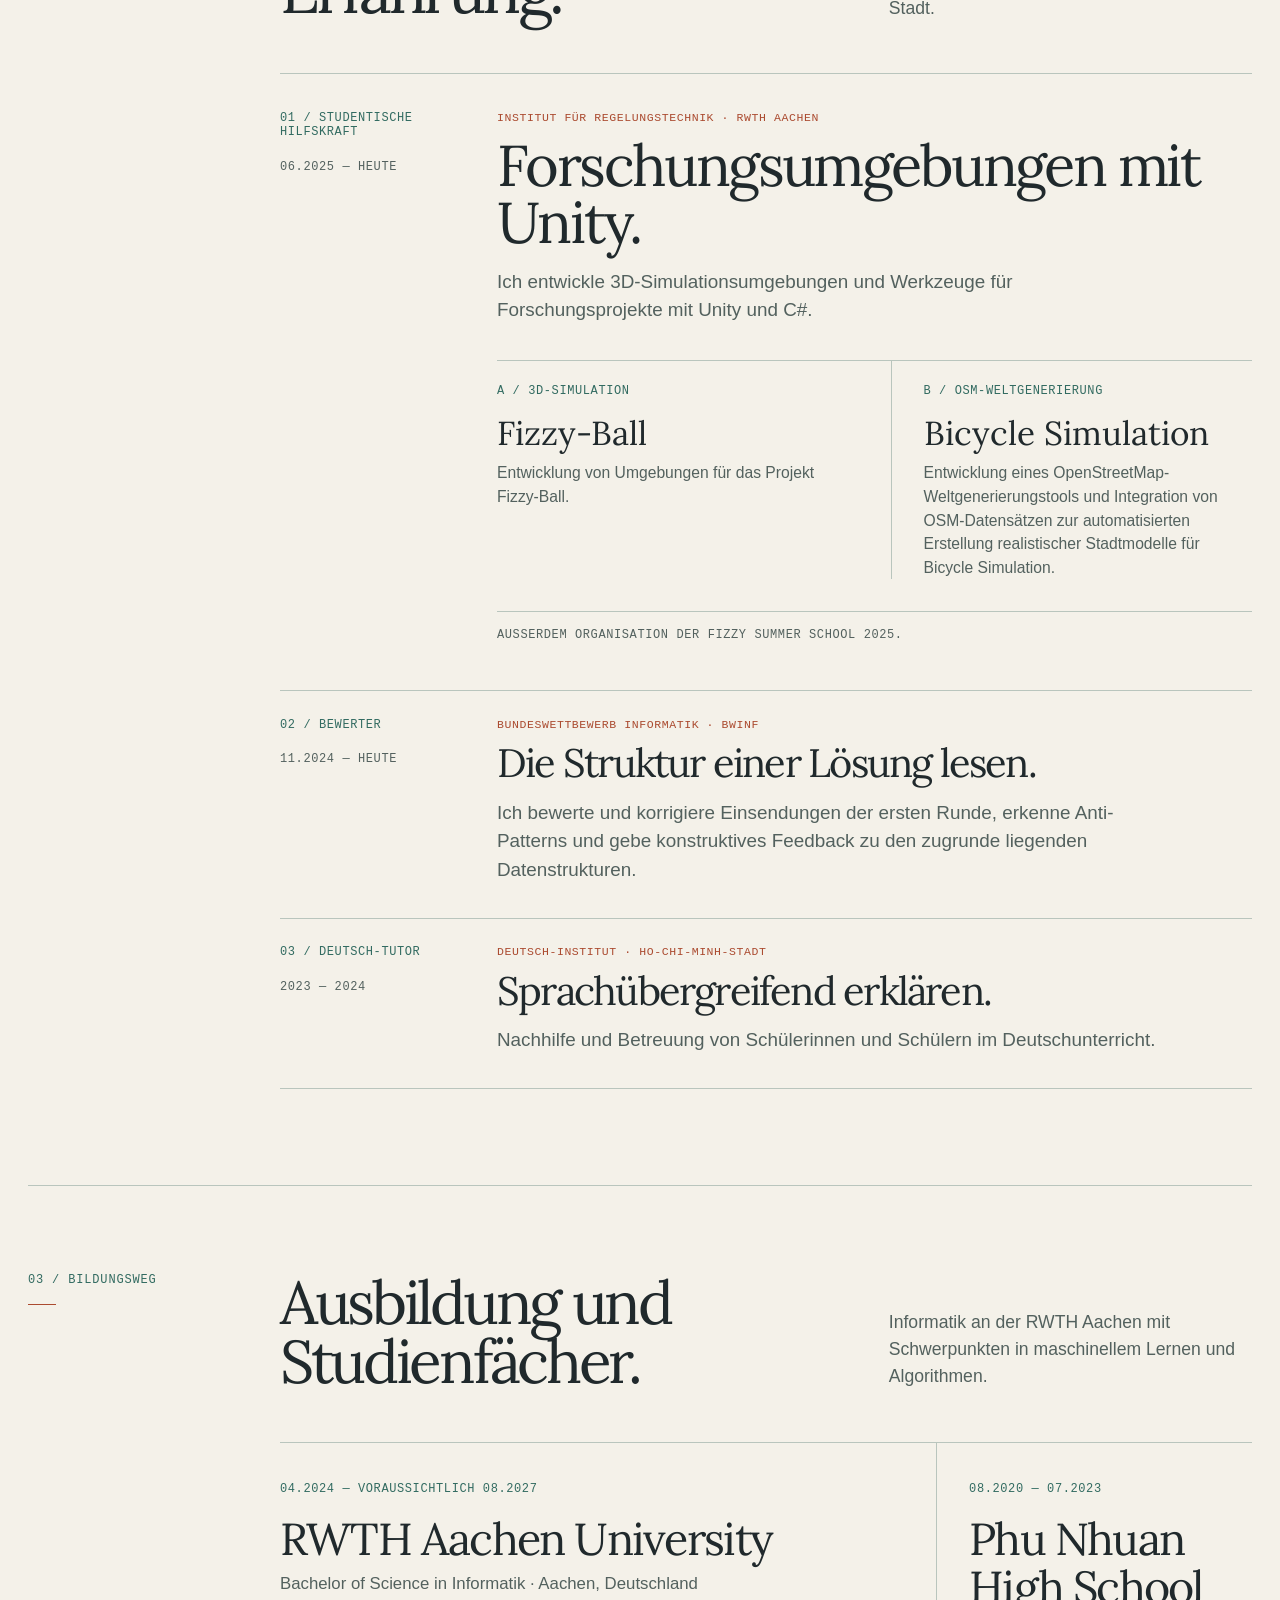
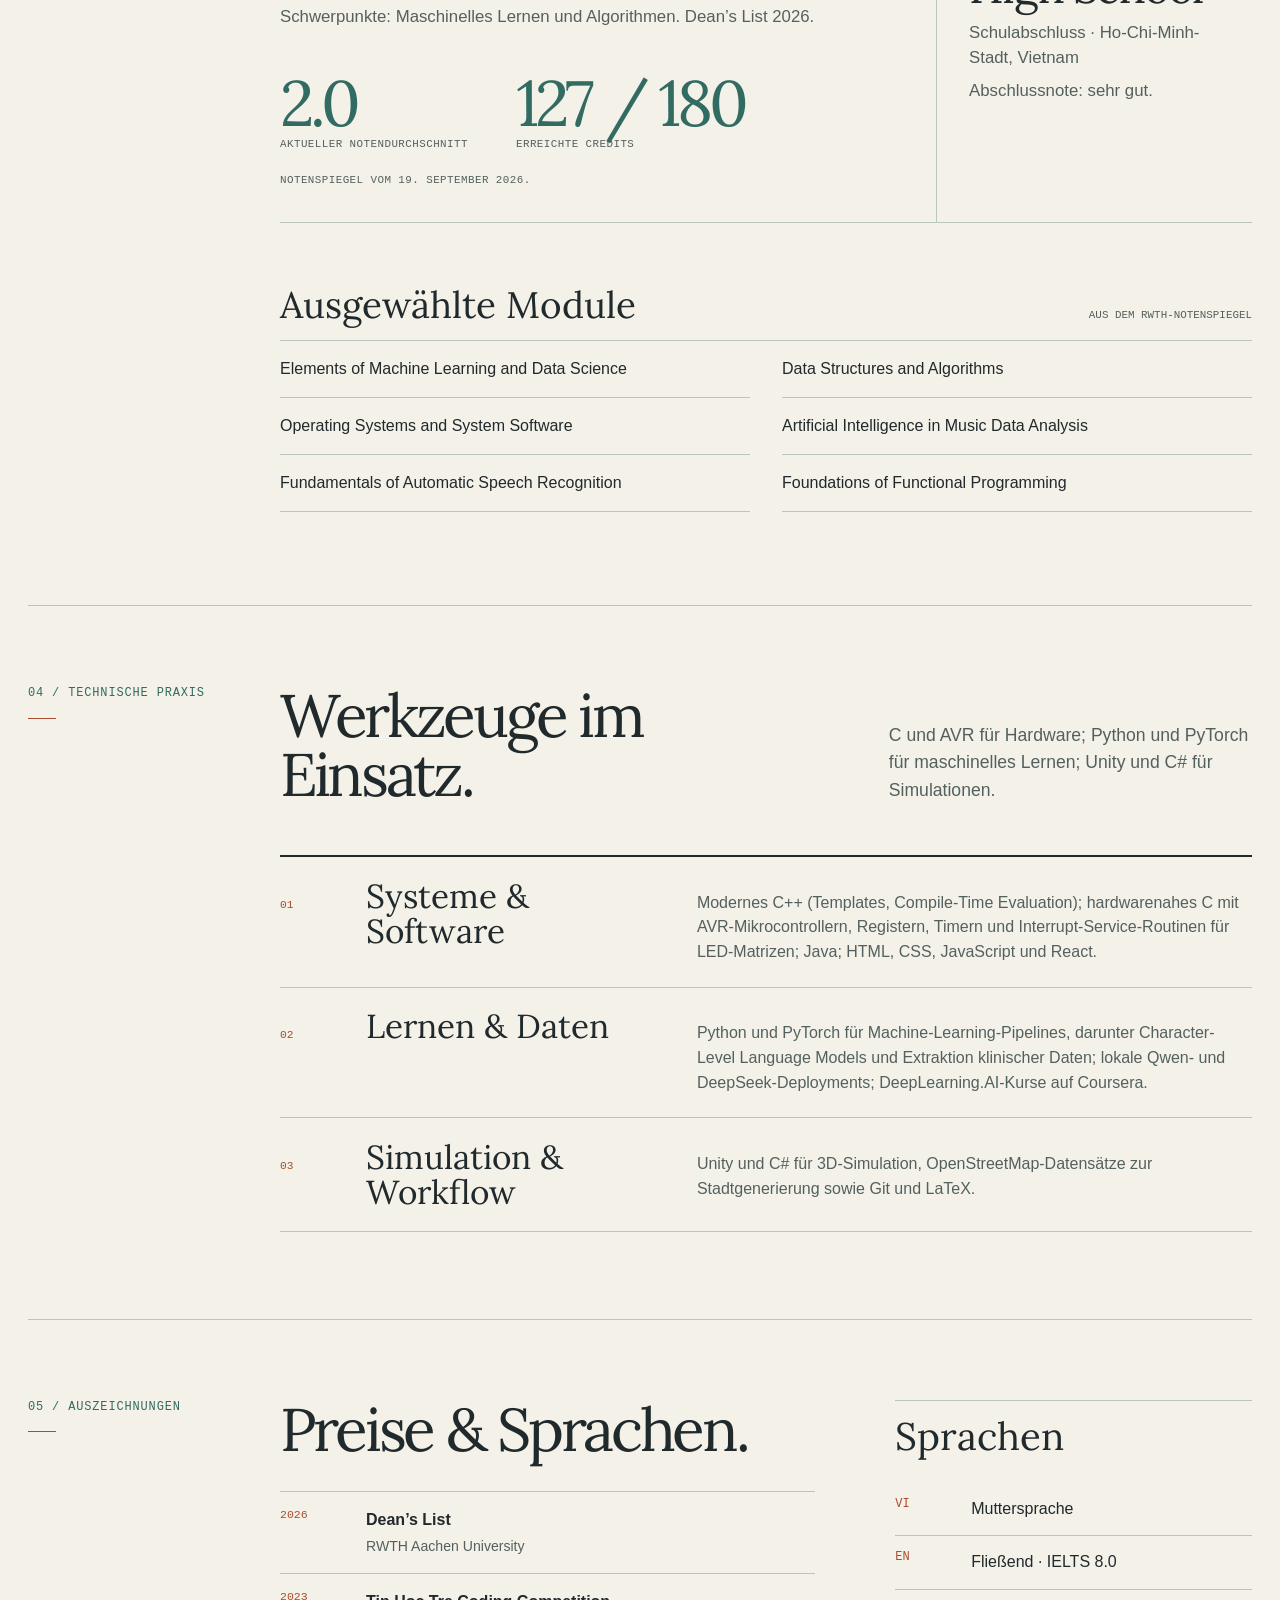
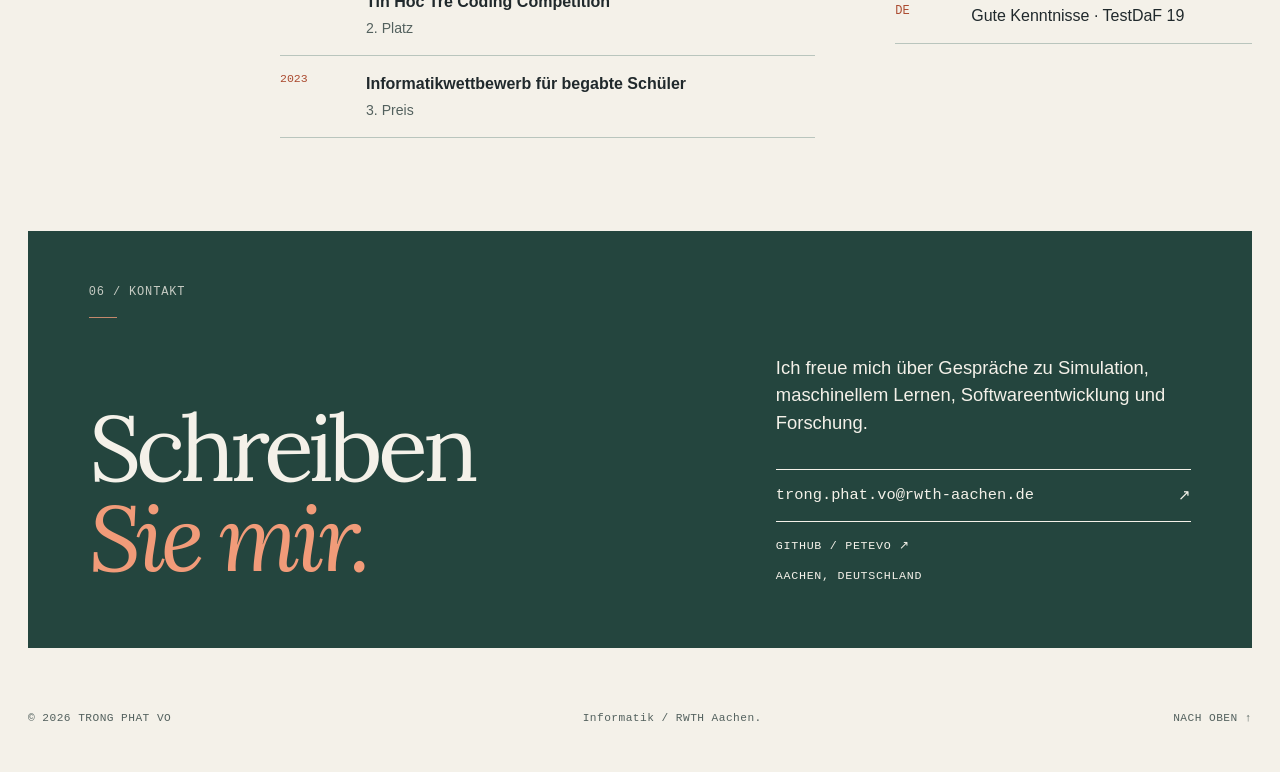
==== commit d573c968: "Made the site artistically more harmonical, fixed Vietnamese font error" ====
--- a/de/index.html
+++ b/de/index.html
@@ -30,7 +30,8 @@
 </head>
 <body>
   <a class="skip-link" href="#main">Zum Inhalt springen</a>
-  <header class="header" id="top">
+  <div id="top" aria-hidden="true"></div>
+  <header class="header">
     <div class="header-inner">
       <a class="brand" href="#top" aria-label="Trong Phat Vo"><span class="brand-mark">TPV<span>.</span></span><span class="brand-name">TRONG PHAT VO</span></a>
       <nav class="desktop-nav" aria-label="Hauptnavigation">
@@ -38,8 +39,8 @@
       </nav>
       <div class="header-controls">
         <label class="language-select"><span class="sr-only">Sprache</span><select data-language aria-label="Sprache"><option value="en" >EN</option><option value="de" selected>DE</option><option value="vi" >VI</option></select></label>
-        <button class="icon-control theme-control" type="button" data-theme-toggle data-to-dark="Zum dunklen Modus wechseln" data-to-light="Zum hellen Modus wechseln" aria-label="Zum dunklen Modus wechseln"><span aria-hidden="true">◐</span></button>
-        <button class="print-control" type="button" data-print aria-label="Lebenslauf drucken">Lebenslauf drucken</button>
+        <button class="icon-control theme-control" type="button" data-theme-toggle data-to-dark="Zum dunklen Modus wechseln" data-to-light="Zum hellen Modus wechseln" aria-label="Zum dunklen Modus wechseln"><svg class="theme-moon" viewBox="0 0 24 24" aria-hidden="true" focusable="false"><path d="M20 14.2A8.5 8.5 0 0 1 9.8 4 8.5 8.5 0 1 0 20 14.2Z"/></svg><svg class="theme-sun" viewBox="0 0 24 24" aria-hidden="true" focusable="false"><circle cx="12" cy="12" r="4"/><path d="M12 2v2m0 16v2M2 12h2m16 0h2M4.9 4.9l1.4 1.4m11.4 11.4 1.4 1.4m0-14.2-1.4 1.4M6.3 17.7l-1.4 1.4"/></svg></button>
+        <button class="print-control" type="button" data-print aria-label="Lebenslauf drucken"><svg viewBox="0 0 24 24" aria-hidden="true" focusable="false"><path d="M6 9V3h12v6M6 18H4a2 2 0 0 1-2-2v-5a2 2 0 0 1 2-2h16a2 2 0 0 1 2 2v5a2 2 0 0 1-2 2h-2M6 15h12v6H6zM18 12h1"/></svg><span>Lebenslauf drucken</span></button>
         <button class="menu-control" type="button" data-menu-toggle aria-expanded="false" aria-controls="mobile-nav" aria-label="Menü öffnen" data-open-label="Menü öffnen" data-close-label="Menü schließen"><span></span><span></span></button>
       </div>
     </div>
@@ -60,7 +61,7 @@
           </div>
         </div>
         <div class="plate">
-          <div class="plate-head"><span>FELDSTUDIE 01 / STADTMODELL</span><span>SCHEMATISCH</span></div>
+          <div class="plate-head"><span>PROJEKTSKIZZE 01 / STADTMODELL</span><span>ILLUSTRATION</span></div>
           <div class="map" role="img" aria-label="Schematisches Stadtmodell mit Straßennetz, Gebäudeblöcken und einer Route; eine Illustration der Bicycle Simulation, kein Projektscreenshot">
             <svg viewBox="0 0 660 520" aria-hidden="true" focusable="false">
               <defs><pattern id="dots" width="24" height="24" patternUnits="userSpaceOnUse"><circle cx="2" cy="2" r=".8" fill="currentColor"/></pattern></defs>
@@ -72,26 +73,26 @@
               <path class="route" d="M28 443L82 394 244 371 300 314 422 225 574 170 630 116"/>
               <circle class="origin" cx="28" cy="443" r="8"/><circle class="destination" cx="630" cy="116" r="8"/><path class="cross" d="M630 90v52M604 116h52"/>
             </svg>
-            <span class="map-key">OSM DATA <span aria-hidden="true">→</span> UNITY WORLD</span>
+            <span class="map-key">OSM-DATEN <span aria-hidden="true">→</span> UNITY-WELT</span>
             <span class="map-marker">A</span><span class="map-marker end">B</span>
           </div>
           <div class="plate-foot"><span>01 / BICYCLE SIMULATION</span><span>UNITY · C# · OPENSTREETMAP</span></div>
         </div>
       </div>
-      <div class="hero-bottom"><span>RWTH AACHEN / COMPUTER SCIENCE</span><span>WEITER ZUR ARBEIT ↓</span></div>
+      <div class="hero-bottom"><span>RWTH AACHEN / INFORMATIK</span><span>WEITER ZUR ERFAHRUNG ↓</span></div>
     </section>
 
     <section class="orientation section-shell" id="about" aria-labelledby="about-title">
       <div class="section-index"><span>01 / PERSPEKTIVE</span><i aria-hidden="true"></i></div>
-      <div class="orientation-copy"><h2 id="about-title">Von Hardware-Registern zu konstruierten Welten.</h2><div class="orientation-details"><p>Meine Arbeit bewegt sich zwischen den kleinen Mechanismen der Software und den Umgebungen, in denen Systeme handeln müssen. An der RWTH Aachen entwickle ich Simulationen; im Studium beschäftige ich mich mit maschinellem Lernen und Algorithmen; in C und C++ arbeite ich nah an der Hardware.</p><div class="interest-note"><span>INTERESSENGEBIETE</span><p>Reinforcement Learning · Robotik · technische Experimente</p></div></div></div>
+      <div class="orientation-copy"><h2 id="about-title">Von LED-Matrizen zu Stadtmodellen.</h2><div class="orientation-details"><p>Ich habe AVR-Mikrocontroller in C für LED-Matrizen programmiert und entwickle heute an der RWTH Aachen 3D-Simulationen mit Unity und C#. Im Studium beschäftige ich mich mit Algorithmen und maschinellem Lernen.</p><div class="interest-note"><span>INTERESSENGEBIETE</span><p>Reinforcement Learning · Robotik · technische Experimente</p></div></div></div>
     </section>
 
     <section class="work section-shell" id="work" aria-labelledby="work-title">
       <div class="section-index"><span>02 / ERFAHRUNG</span><i aria-hidden="true"></i></div>
-      <div class="section-intro"><h2 id="work-title">Simulieren. Bewerten. Erklären.</h2><p>Simulation, Bewertung und Lehre – drei Wege, Ideen durch Praxis verständlicher zu machen.</p></div>
+      <div class="section-intro"><h2 id="work-title">Arbeit und Erfahrung.</h2><p>An der RWTH Aachen entwickle ich Forschungssimulationen. Für BWINF bewerte ich Einsendungen der ersten Runde; zuvor gab ich Deutsch-Nachhilfe in Ho-Chi-Minh-Stadt.</p></div>
       <article class="project project-lead">
         <div class="project-rail"><span>01 / STUDENTISCHE HILFSKRAFT</span><span>06.2025 — HEUTE</span></div>
-        <div class="project-content"><p class="project-org">Institut für Regelungstechnik · RWTH Aachen</p><h3>Eine Stadt ausführbar machen.</h3><p class="project-summary">Ich entwickle 3D-Simulationsumgebungen und Werkzeuge für Forschungsprojekte mit Unity und C#.</p><div class="project-split"><div><span class="sub-index">A / FIZZY-BALL</span><h4>3D-Simulationsumgebungen</h4><p>Entwicklung von Umgebungen für das Projekt Fizzy-Ball.</p></div><div><span class="sub-index">B / BICYCLE SIMULATION</span><h4>OSM-Weltgenerierung</h4><p>Entwicklung eines OpenStreetMap-Weltgenerierungstools und Integration von OSM-Datensätzen zur automatisierten Erstellung realistischer Stadtmodelle für Bicycle Simulation.</p></div></div><p class="project-footnote">Außerdem Organisation der Fizzy Summer School 2025.</p></div>
+        <div class="project-content"><p class="project-org">Institut für Regelungstechnik · RWTH Aachen</p><h3>Forschungsumgebungen mit Unity.</h3><p class="project-summary">Ich entwickle 3D-Simulationsumgebungen und Werkzeuge für Forschungsprojekte mit Unity und C#.</p><div class="project-split"><div><span class="sub-index">A / 3D-SIMULATION</span><h4>Fizzy-Ball</h4><p>Entwicklung von Umgebungen für das Projekt Fizzy-Ball.</p></div><div><span class="sub-index">B / OSM-WELTGENERIERUNG</span><h4>Bicycle Simulation</h4><p>Entwicklung eines OpenStreetMap-Weltgenerierungstools und Integration von OSM-Datensätzen zur automatisierten Erstellung realistischer Stadtmodelle für Bicycle Simulation.</p></div></div><p class="project-footnote">Außerdem Organisation der Fizzy Summer School 2025.</p></div>
       </article>
       <article class="project">
         <div class="project-rail"><span>02 / BEWERTER</span><span>11.2024 — HEUTE</span></div>
@@ -105,18 +106,18 @@
 
     <section class="study section-shell" id="study" aria-labelledby="study-title">
       <div class="section-index"><span>03 / BILDUNGSWEG</span><i aria-hidden="true"></i></div>
-      <div class="section-intro"><h2 id="study-title">Ein Fundament im Aufbau.</h2><p>Informatik an der RWTH Aachen mit Schwerpunkten in maschinellem Lernen und Algorithmen.</p></div>
+      <div class="section-intro"><h2 id="study-title">Ausbildung und Studienfächer.</h2><p>Informatik an der RWTH Aachen mit Schwerpunkten in maschinellem Lernen und Algorithmen.</p></div>
       <div class="study-layout"><div class="study-primary"><span class="study-date">04.2024 — VORAUSSICHTLICH 08.2027</span><h3>RWTH Aachen University</h3><p>Bachelor of Science in Informatik · Aachen, Deutschland</p><p>Schwerpunkte: Maschinelles Lernen und Algorithmen. Dean’s List 2026.</p><div class="study-metrics"><div><strong>2.0</strong><span>AKTUELLER NOTENDURCHSCHNITT</span></div><div><strong>127 / 180</strong><span>ERREICHTE CREDITS</span></div></div><small>Notenspiegel vom 19. September 2026.</small></div><div class="study-secondary"><span class="study-date">08.2020 — 07.2023</span><h3>Phu Nhuan High School</h3><p>Schulabschluss · Ho-Chi-Minh-Stadt, Vietnam</p><p>Abschlussnote: sehr gut.</p></div></div>
       <div class="coursework"><div class="coursework-head"><h3>Ausgewählte Module</h3><span>AUS DEM RWTH-NOTENSPIEGEL</span></div><ul><li>Elements of Machine Learning and Data Science</li><li>Data Structures and Algorithms</li><li>Operating Systems and System Software</li><li>Artificial Intelligence in Music Data Analysis</li><li>Fundamentals of Automatic Speech Recognition</li><li>Foundations of Functional Programming</li></ul></div>
     </section>
 
-    <section class="practice section-shell" id="practice" aria-labelledby="practice-title"><div class="section-index"><span>04 / TECHNISCHE PRAXIS</span><i aria-hidden="true"></i></div><div class="section-intro"><h2 id="practice-title">Werkzeuge im Einsatz.</h2><p>Die Sprachen und Werkzeuge stammen aus dem Lebenslauf und der praktischen Arbeit und sind nach ihrer Anwendung gruppiert.</p></div><div class="practice-table"><div><span class="practice-num">01</span><h3>Systeme &amp; Software</h3><p>Modernes C++ (Templates, Compile-Time Evaluation); hardwarenahes C mit AVR-Mikrocontrollern, Registern, Timern und Interrupt-Service-Routinen für LED-Matrizen; Java; HTML, CSS, JavaScript und React.</p></div><div><span class="practice-num">02</span><h3>Lernen &amp; Daten</h3><p>Python und PyTorch für Machine-Learning-Pipelines, darunter Character-Level Language Models und Extraktion klinischer Daten; lokale Qwen- und DeepSeek-Deployments; DeepLearning.AI-Kurse auf Coursera.</p></div><div><span class="practice-num">03</span><h3>Simulation &amp; Workflow</h3><p>Unity und C# für 3D-Simulation, OpenStreetMap-Datensätze zur Stadtgenerierung sowie Git und LaTeX.</p></div></div></section>
+    <section class="practice section-shell" id="practice" aria-labelledby="practice-title"><div class="section-index"><span>04 / TECHNISCHE PRAXIS</span><i aria-hidden="true"></i></div><div class="section-intro"><h2 id="practice-title">Werkzeuge im Einsatz.</h2><p>C und AVR für Hardware; Python und PyTorch für maschinelles Lernen; Unity und C# für Simulationen.</p></div><div class="practice-table"><div><span class="practice-num">01</span><h3>Systeme &amp; Software</h3><p>Modernes C++ (Templates, Compile-Time Evaluation); hardwarenahes C mit AVR-Mikrocontrollern, Registern, Timern und Interrupt-Service-Routinen für LED-Matrizen; Java; HTML, CSS, JavaScript und React.</p></div><div><span class="practice-num">02</span><h3>Lernen &amp; Daten</h3><p>Python und PyTorch für Machine-Learning-Pipelines, darunter Character-Level Language Models und Extraktion klinischer Daten; lokale Qwen- und DeepSeek-Deployments; DeepLearning.AI-Kurse auf Coursera.</p></div><div><span class="practice-num">03</span><h3>Simulation &amp; Workflow</h3><p>Unity und C# für 3D-Simulation, OpenStreetMap-Datensätze zur Stadtgenerierung sowie Git und LaTeX.</p></div></div></section>
 
     <section class="recognition section-shell" aria-labelledby="recognition-title"><div class="section-index"><span>05 / AUSZEICHNUNGEN</span><i aria-hidden="true"></i></div><div class="recognition-layout"><div><h2 id="recognition-title">Preise &amp; Sprachen.</h2><ol class="award-list"><li><span>2026</span><div><strong>Dean’s List</strong><small>RWTH Aachen University</small></div></li><li><span>2023</span><div><strong>Tin Hoc Tre Coding Competition</strong><small>2. Platz</small></div></li><li><span>2023</span><div><strong>Informatikwettbewerb für begabte Schüler</strong><small>3. Preis</small></div></li></ol></div><div class="spoken"><h3>Sprachen</h3><dl><div><dt>VI</dt><dd>Muttersprache</dd></div><div><dt>EN</dt><dd>Fließend · IELTS 8.0</dd></div><div><dt>DE</dt><dd>Gute Kenntnisse · TestDaF 19</dd></div></dl></div></div></section>
 
-    <section class="contact section-shell" id="contact" aria-labelledby="contact-title"><div class="section-index"><span>06 / KONTAKT</span><i aria-hidden="true"></i></div><div class="contact-layout"><h2 id="contact-title">Vergleichen wir<br><em>unsere Notizen.</em></h2><div><p>Ich freue mich über Gespräche zu Simulation, maschinellem Lernen, Softwareentwicklung und Forschung.</p><a class="contact-email" href="mailto:trong.phat.vo@rwth-aachen.de">trong.phat.vo@rwth-aachen.de <span aria-hidden="true">↗</span></a><a class="contact-github" href="https://github.com/peteVo" target="_blank" rel="noopener noreferrer">GITHUB / PETEVO ↗</a><span class="contact-place">AACHEN, GERMANY</span></div></div></section>
+    <section class="contact section-shell" id="contact" aria-labelledby="contact-title"><div class="section-index"><span>06 / KONTAKT</span><i aria-hidden="true"></i></div><div class="contact-layout"><h2 id="contact-title">Schreiben<br><em>Sie mir.</em></h2><div><p>Ich freue mich über Gespräche zu Simulation, maschinellem Lernen, Softwareentwicklung und Forschung.</p><a class="contact-email" href="mailto:trong.phat.vo@rwth-aachen.de">trong.phat.vo@rwth-aachen.de <span aria-hidden="true">↗</span></a><a class="contact-github" href="https://github.com/peteVo" target="_blank" rel="noopener noreferrer">GITHUB / PETEVO ↗</a><span class="contact-place">AACHEN, DEUTSCHLAND</span></div></div></section>
   </main>
 
-  <footer class="footer section-shell"><span>© <span data-year>2026</span> TRONG PHAT VO</span><span>Ein Portfolio laufender Arbeit.</span><a href="#top">NACH OBEN ↑</a></footer>
+  <footer class="footer section-shell"><span>© <span data-year>2026</span> TRONG PHAT VO</span><span>Informatik / RWTH Aachen.</span><a href="#top">NACH OBEN ↑</a></footer>
 </body>
 </html>
--- a/styles.css
+++ b/styles.css
@@ -1,4 +1,6 @@
-:root{--paper:#f4f1e9;--ink:#20292c;--muted:#53615e;--rule:#b9c5bd;--green:#326b61;--oxide:#c75c3e;--field:#e4ebe3;--mono:Consolas,'Courier New',monospace;--sans:'Segoe UI',Arial,sans-serif;--display:Georgia,'Times New Roman',serif}
+@font-face{font-family:Lora;src:url('assets/fonts/Lora-VF.ttf') format('truetype');font-style:normal;font-weight:400 700;font-display:swap}
+@font-face{font-family:Lora;src:url('assets/fonts/Lora-Italic-VF.ttf') format('truetype');font-style:italic;font-weight:400 700;font-display:swap}
+:root{--paper:#f4f1e9;--ink:#20292c;--muted:#53615e;--rule:#b9c5bd;--green:#326b61;--oxide:#ab4b30;--field:#e4ebe3;--mono:Consolas,'Courier New',monospace;--sans:'Segoe UI',Arial,sans-serif;--display:Lora,Georgia,'Times New Roman',serif}
 *{box-sizing:border-box}html{scroll-behavior:smooth}body{margin:0;background:var(--paper);color:var(--ink);font-family:var(--sans)}a{color:inherit;text-decoration:none}button{font:inherit;color:inherit;cursor:pointer}.header{height:74px;border-bottom:1px solid var(--rule);display:flex;align-items:center;padding:0 max(28px,calc((100vw - 1320px)/2));gap:4rem}.brand{display:flex;gap:1.1rem;align-items:center;white-space:nowrap}.brand b{font:500 1.65rem var(--display);letter-spacing:-.05em}.brand b span{color:var(--oxide)}.brand small{font:500 .61rem var(--mono);letter-spacing:.12em}.header nav{display:flex;gap:2rem;margin-left:auto}.header nav a,.controls{font:500 .64rem var(--mono);letter-spacing:.09em;text-transform:uppercase}.header nav a:hover{color:var(--oxide)}.controls{display:flex;align-items:center;gap:1rem}.controls button{border:1px solid var(--rule);background:transparent;width:38px;height:38px}.controls .menu{display:none}.hero{width:min(1320px,calc(100% - 56px));margin:auto;min-height:calc(100svh - 74px);display:flex;flex-direction:column}.hero-top,.hero-bottom{display:flex;justify-content:space-between;gap:1rem;align-items:center;font:500 .62rem var(--mono);letter-spacing:.07em;color:var(--muted)}.hero-top{padding:1.2rem 0;border-bottom:1px solid var(--rule)}.diamond{display:inline-block;width:7px;height:7px;background:var(--oxide);transform:rotate(45deg);margin-right:.55rem}.hero-layout{display:grid;grid-template-columns:minmax(0,1.07fr) minmax(0,.93fr);gap:1.5rem;align-items:center;flex:1;padding:2.2rem 0}.identity{min-width:0;align-self:stretch;display:flex;flex-direction:column;justify-content:center}.serial{font:500 .63rem var(--mono);letter-spacing:.13em;color:var(--oxide);margin:0 0 1.3rem}.identity h1{font:400 clamp(5.5rem,10.6vw,10.2rem)/.82 var(--display);letter-spacing:-.075em;margin:0;white-space:nowrap}.identity h1 em{font-weight:400;font-style:italic;color:var(--green)}.identity h1 span{color:var(--oxide)}.identity-bottom{display:grid;grid-template-columns:.85fr 1.15fr;gap:2rem;align-items:start;border-top:1px solid var(--rule);margin-top:2rem;padding-top:1.3rem}.role{font:500 clamp(1rem,1.5vw,1.3rem)/1.25 var(--sans);margin:0}.intro{font-size:1rem;line-height:1.5;color:var(--muted);margin:0}.cta{grid-column:2;display:flex;justify-content:space-between;align-items:center;border-bottom:1px solid var(--ink);padding:.8rem 0;font:500 .7rem var(--mono);text-transform:uppercase;letter-spacing:.05em;transition:color .2s,border-color .2s}.cta:hover{color:var(--oxide);border-color:var(--oxide)}.plate{border:1px solid var(--rule);padding:1rem;background:var(--field);min-width:0}.plate-head,.plate-foot{display:flex;justify-content:space-between;gap:.8rem;font:500 .6rem var(--mono);letter-spacing:.06em;text-transform:uppercase;color:var(--muted)}.plate-head{padding-bottom:.9rem}.plate-foot{padding-top:.8rem}.map{position:relative;overflow:hidden;border:1px solid var(--rule);background:#edf1e8}.map svg{display:block;width:100%;height:auto;color:#bdcdc3}.roads path{fill:none;stroke:#90a9a0;stroke-width:12}.roads .diagonal{stroke-width:5;stroke:#a7bab0}.blocks path{fill:#e2eae1;stroke:#9bb1a6;stroke-width:1.3}.buildings path{fill:#adc5b3;stroke:#749487;stroke-width:1}.route-shadow{fill:none;stroke:#f7f2e8;stroke-width:14;stroke-linejoin:round;stroke-linecap:round}.route{fill:none;stroke:var(--oxide);stroke-width:5;stroke-linejoin:round;stroke-linecap:round;stroke-dasharray:1000;stroke-dashoffset:1000;animation:draw 1.5s .2s ease-out forwards}.origin,.destination{fill:var(--oxide);stroke:#f7f2e8;stroke-width:3}.cross{stroke:var(--oxide);stroke-width:1.5}.map-key{position:absolute;bottom:12px;left:12px;background:var(--paper);border:1px solid var(--rule);padding:.45rem .6rem;font:500 .58rem var(--mono);letter-spacing:.06em}.map-key span{color:var(--oxide)}.map-marker{position:absolute;left:2.5%;bottom:11%;font:500 .7rem var(--mono);color:var(--oxide)}.map-marker.end{left:auto;right:3%;top:16%;bottom:auto}.hero-bottom{padding:1rem 0;border-top:1px solid var(--rule)}@keyframes draw{to{stroke-dashoffset:0}}
 @media(max-width:900px){.header{gap:1rem}.header nav{display:none}.controls{margin-left:auto}.controls .menu{display:block}.controls .menu i{display:block;width:18px;height:1px;background:var(--ink);margin:5px auto}.hero-layout{grid-template-columns:1fr}.identity h1{font-size:clamp(5rem,15vw,9rem)}.plate{max-width:650px}}
 @media(max-width:600px){.header{height:62px;padding:0 16px}.brand small{display:none}.controls{gap:.55rem}.controls button{width:42px;height:42px}.hero{width:calc(100% - 32px);min-height:0}.hero-top{font-size:.52rem}.hero-top span:last-child{display:none}.hero-layout{padding:2.5rem 0;gap:2rem}.identity h1{font-size:clamp(4.65rem,17.5vw,6rem);line-height:.86}.identity-bottom{grid-template-columns:1fr;gap:1rem}.cta{grid-column:1}.role{font-size:1.16rem}.intro{max-width:340px}.plate{padding:.65rem}.plate-head,.plate-foot{font-size:.5rem}.hero-bottom{font-size:.52rem}.hero-bottom span:first-child{display:none}}
@@ -178,9 +180,104 @@
   .contact-email{font-size:.72rem}
   .plate-head span:last-child{display:none}
 }
+
+/* Critique and polish: clearer controls, denser editorial rhythm, and an index of actual work. */
+.desktop-nav a,.header-controls{font-size:.77rem;letter-spacing:.035em}
+.brand-name{font-size:.73rem}
+.language-select select,.print-control{font-size:.77rem}
+.header-controls button{transition:border-color .16s ease,color .16s ease,background-color .16s ease}
+.icon-control,.print-control{display:inline-flex;align-items:center;justify-content:center;gap:.6rem}
+.icon-control svg,.print-control svg{width:18px;height:18px;fill:none;stroke:currentColor;stroke-width:1.7;stroke-linecap:round;stroke-linejoin:round;flex:none}
+.theme-sun,html[data-theme="dark"] .theme-moon{display:none}
+html[data-theme="dark"] .theme-sun{display:block}
+.hero-top,.hero-bottom{font-size:.73rem}
+.serial,.plate-head,.plate-foot{font-size:.72rem}
+.map-key{font-size:.66rem}
+.route{animation:draw 1s .1s cubic-bezier(.23,.64,.29,1) forwards}
+.route-shadow{stroke-dasharray:1000;stroke-dashoffset:1000;animation:draw 1s .1s cubic-bezier(.23,.64,.29,1) forwards}
+html[data-theme="dark"] .roads path{stroke:#668f82}
+html[data-theme="dark"] .roads .diagonal{stroke:#7ca494}
+html[data-theme="dark"] .blocks path{fill:#305451;stroke:#7ba293}
+html[data-theme="dark"] .buildings path{fill:#638c7c;stroke:#a6c8b2}
+.section-index,.project-rail,.study-date,.sub-index,.project-footnote{font-size:.75rem}
+.orientation{padding-top:5.2rem;padding-bottom:5.8rem}
+.work{padding-top:6rem;padding-bottom:6rem}
+.study{padding-top:5.4rem;padding-bottom:5.8rem}
+.practice{padding-top:5rem;padding-bottom:5.4rem}
+.recognition{padding-top:5rem;padding-bottom:5.8rem}
+.orientation-copy h2{font-size:clamp(3.3rem,5.7vw,6rem);max-width:900px}
+.orientation-details{margin-top:2.8rem}
+.section-intro{margin-bottom:3.2rem}
+.work .section-intro h2{font-size:clamp(3.3rem,5vw,5.4rem)}
+.study .section-intro h2,.practice .section-intro h2{font-size:clamp(3.2rem,4.7vw,5rem)}
+.recognition h2{font-size:clamp(3.2rem,4.7vw,5rem)}
+.project-lead{padding-top:2.3rem}
+.project:not(.project-lead){padding:1.65rem 0 2.1rem}
+.project:not(.project-lead) .project-content h3{font-size:clamp(2.25rem,3.1vw,3.5rem)}
+.project-split{margin-top:2.2rem}
+.project-split h4{font-size:clamp(2rem,2.6vw,2.65rem)}
+.practice-table{display:block}
+.practice-table>div,.practice-table>div+div{display:grid;grid-template-columns:54px minmax(180px,.7fr) minmax(0,1.3fr);align-items:baseline;gap:1rem 2rem;padding:1.35rem 0;border-left:0;border-bottom:1px solid var(--rule)}
+.practice-table h3{font-size:clamp(1.8rem,2.6vw,2.75rem);margin:0}
+.practice-table p{max-width:690px;line-height:1.55}
+.contact{padding:3.4rem 3.8rem 4.1rem}
+.contact-layout{margin-top:2.25rem}
+.contact h2{font-size:clamp(4rem,7.2vw,7.5rem)}
+
+@media(max-width:1000px){
+  .orientation,.work,.study,.practice,.recognition{padding-top:4.4rem;padding-bottom:4.7rem}
+  .practice-table>div,.practice-table>div+div{grid-template-columns:40px minmax(175px,.75fr) minmax(0,1.25fr)}
+}
+@media(min-width:701px) and (max-width:900px){
+  .hero-layout{display:grid;grid-template-columns:minmax(0,1fr);align-items:start;gap:0;padding:2.1rem 0}
+  .identity,.identity-bottom{display:contents}
+  .serial{grid-row:1;margin-bottom:1rem}
+  .identity h1{grid-row:2}
+  .hero .role{grid-row:3;border-top:1px solid var(--rule);padding-top:1rem;margin-top:1.3rem}
+  .plate{grid-row:4;margin-top:1.5rem;max-width:650px}
+  .hero .intro{grid-row:5;margin-top:1.5rem;max-width:620px}
+  .cta{grid-row:6;grid-column:1;margin-top:.8rem;max-width:650px}
+}
+@media(max-width:700px){
+  .header-inner{gap:.65rem}
+  .language-select select{font-size:.73rem}
+  .print-control{font-size:inherit;width:44px;padding:0}
+  .print-control span{display:none}
+  .print-control::before{content:none}
+  .mobile-nav a{font-size:.78rem}
+  .hero-layout{display:grid;grid-template-columns:minmax(0,1fr);align-items:start;gap:0;padding:2.05rem 0 2rem}
+  .identity,.identity-bottom{display:contents}
+  .serial{grid-row:1;margin-bottom:1rem}
+  .identity h1{grid-row:2}
+  .hero .role{grid-row:3;border-top:1px solid var(--rule);padding-top:1rem;margin-top:1.4rem;max-width:340px;font-size:1.14rem}
+  .plate{grid-row:4;margin-top:1.45rem}
+  .hero .intro{grid-row:5;margin-top:1.5rem;max-width:480px;font-size:1rem;line-height:1.55}
+  .cta{grid-row:6;grid-column:1;margin-top:.85rem}
+  .hero-top,.hero-bottom,.serial,.plate-head,.plate-foot{font-size:.69rem}
+  .map-key{font-size:.63rem;left:auto;right:10px}
+  .orientation,.work,.study,.practice,.recognition{padding-top:3.8rem;padding-bottom:4.1rem}
+  .orientation-copy h2,.section-intro h2,.work .section-intro h2,.study .section-intro h2,.practice .section-intro h2,.recognition h2{font-size:clamp(2.8rem,9.8vw,4.5rem)}
+  .orientation-details{margin-top:2rem}
+  .section-intro{margin-bottom:2.25rem}
+  .section-intro p{font-size:1.03rem}
+  .project-content h3{font-size:clamp(2.7rem,9vw,4.2rem)}
+  .project:not(.project-lead) .project-content h3{font-size:clamp(2.35rem,7vw,3.2rem)}
+  .project-split{margin-top:1.7rem}
+  .practice-table>div,.practice-table>div+div{grid-template-columns:34px minmax(0,1fr);gap:.55rem 1rem;padding:1.35rem 0}
+  .practice-table h3{font-size:clamp(2rem,6.5vw,2.6rem)}
+  .practice-table p{grid-column:2;font-size:1rem}
+  .contact{padding:2.4rem 1.25rem 3rem}
+  .contact h2{font-size:clamp(3.7rem,13vw,5.2rem)}
+}
+@media(max-width:360px){
+  .identity h1{font-size:4.45rem}
+  .header-controls{gap:.25rem}
+  .hero .role{font-size:1.06rem}
+  .plate-head{font-size:.64rem}
+}
 @media(prefers-reduced-motion:reduce){
   *,*::before,*::after{scroll-behavior:auto!important;animation-duration:.01ms!important;transition-duration:.01ms!important}
-  .route{stroke-dashoffset:0}
+  .route,.route-shadow{animation:none;stroke-dashoffset:0}
 }
 @media print{
   @page{size:A4;margin:15mm}
@@ -189,27 +286,29 @@
   .skip-link,.header,.hero-top,.plate,.hero-bottom,.cta,.contact-github,.footer{display:none!important}
   .section-shell,.hero{width:100%;min-height:0}
   .hero-layout{display:block;padding:0}
-  .identity h1{font-size:36pt;line-height:.95}
-  .identity-bottom{margin-top:.6rem;padding-top:.5rem;display:block}
+  .serial{margin:0 0 .35rem}
+  .identity h1{font-size:30pt;line-height:.95}
+  .identity h1 br{display:none}
+  .identity-bottom{margin-top:.35rem;padding-top:.35rem;display:block}
   .identity-bottom p{font-size:9.5pt;margin:.2rem 0}
-  .orientation,.work,.study,.practice,.recognition{display:block;padding:.65rem 0;break-inside:auto}
+  .orientation,.work,.study,.practice,.recognition{display:block;padding:.42rem 0;break-inside:auto}
   .study{break-before:page}
   .section-index{margin-bottom:.35rem;font-size:8pt}
   .section-index i{display:none}
-  .orientation-copy h2,.section-intro h2,.recognition h2{font-size:20pt}
-  .orientation-details,.section-intro{display:block;margin:.5rem 0 0}
+  .orientation-copy h2,.section-intro h2,.recognition h2,.work .section-intro h2,.study .section-intro h2,.practice .section-intro h2{font-size:18pt}
+  .orientation-details,.section-intro{display:block;margin:.35rem 0 0}
   .orientation-details>p,.section-intro p,.project-summary,.study-layout p,.practice-table p,.contact-layout p{font-size:9.5pt;line-height:1.35}
   .interest-note{margin-top:.55rem;padding-left:.7rem}
   .interest-note p{margin:.2rem 0 0;font-size:9pt}
-  .project{display:grid;grid-template-columns:120px minmax(0,1fr);gap:1rem;padding:.65rem 0;break-inside:avoid}
+  .project,.project:not(.project-lead){display:grid;grid-template-columns:120px minmax(0,1fr);gap:1rem;padding:.45rem 0;break-inside:avoid}
   .project-rail{gap:.25rem;font-size:7pt}
-  .project-content h3{font-size:18pt;margin:.2rem 0 .3rem}
+  .project-content h3,.project:not(.project-lead) .project-content h3{font-size:16pt;margin:.15rem 0 .25rem}
   .project-org,.sub-index,.project-footnote{font-size:7pt}
-  .project-split{display:grid;grid-template-columns:1fr 1fr;gap:.8rem;margin-top:.6rem}
+  .project-split{display:grid;grid-template-columns:1fr 1fr;gap:.8rem;margin-top:.4rem}
   .project-split h4{font-size:14pt;margin:.2rem 0}
   .project-split p{font-size:8.5pt}
   .project-split>div+div{padding-left:.8rem}
-  .project-footnote{margin:.5rem 0 0;padding-top:.4rem}
+  .project-footnote{margin:.3rem 0 0;padding-top:.25rem}
   .study-layout{display:grid;grid-template-columns:1.25fr .75fr;gap:1rem}
   .study-primary,.study-secondary{padding:.5rem 0}
   .study-secondary{padding-left:1rem}
@@ -222,8 +321,8 @@
   .coursework ul{display:grid;grid-template-columns:1fr 1fr;gap:0 1rem}
   .coursework li{padding:.4rem 0;font-size:8.5pt}
   .practice-table{display:grid;grid-template-columns:repeat(3,minmax(0,1fr))}
-  .practice-table>div{padding:.5rem .6rem .6rem 0}
-  .practice-table>div+div{padding-left:.6rem}
+  .practice-table>div,.practice-table>div+div{display:block;padding:.5rem .6rem .6rem 0}
+  .practice-table>div+div{border-left:1px solid var(--rule);padding-left:.6rem}
   .practice-table h3{font-size:15pt;margin:.4rem 0}
   .practice-table p{font-size:8pt}
   .recognition-layout{display:grid;grid-template-columns:1.2fr .8fr;gap:1rem}
